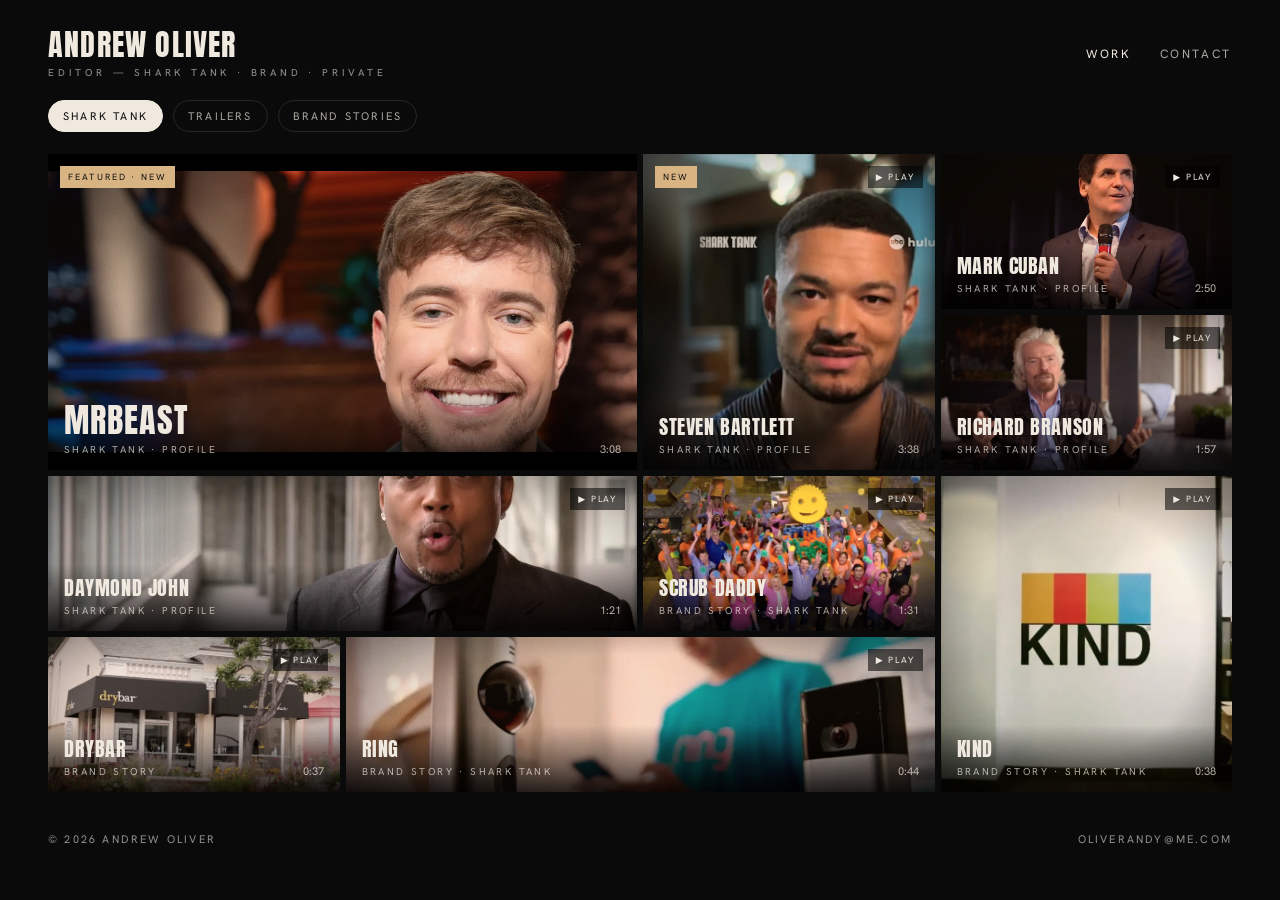
==== index.html @ 75ce5f67 "MrBeast tile: no play cue at rest on desktop (center button default hidden, corner badge fades in on" ====
<!DOCTYPE html>
<html lang="en">
<head>
  <meta charset="utf-8" />
  <meta name="viewport" content="width=device-width, initial-scale=1" />
  <title>Andrew Oliver — Editor · Shark Tank, Brand &amp; Private Films</title>
  <meta name="description" content="Andrew Oliver — Editor. Shark Tank profiles, brand stories, entrepreneurs, trailers and private family films." />
  <meta name="theme-color" content="#0a0a0b" />
  <link rel="canonical" href="https://www.andrewoliver.com/" />
  <meta property="og:type" content="website" />
  <meta property="og:site_name" content="Andrew Oliver" />
  <meta property="og:title" content="Andrew Oliver — Editor" />
  <meta property="og:description" content="Shark Tank profiles, brand stories, entrepreneurs, trailers and private films." />
  <meta property="og:url" content="https://www.andrewoliver.com/" />
  <meta property="og:image" content="https://www.andrewoliver.com/assets/og.png" />
  <meta property="og:image:width" content="1200" />
  <meta property="og:image:height" content="630" />
  <meta name="twitter:card" content="summary_large_image" />
  <meta name="twitter:title" content="Andrew Oliver — Editor" />
  <meta name="twitter:description" content="Shark Tank profiles, brand stories, entrepreneurs, trailers and private films." />
  <meta name="twitter:image" content="https://www.andrewoliver.com/assets/og.png" />
  <link rel="icon" type="image/png" href="assets/favicon.png" />
  <link rel="apple-touch-icon" href="assets/apple-touch-icon.png" />
  <link rel="preconnect" href="https://fonts.googleapis.com" />
  <link rel="preconnect" href="https://fonts.gstatic.com" crossorigin />
  <link href="https://fonts.googleapis.com/css2?family=Anton&family=Hanken+Grotesk:wght@400;500;600&display=swap" rel="stylesheet" />
  <link rel="preload" as="image" type="image/webp" imagesrcset="assets/posters/mrbeast-press1-1280.webp 1280w, assets/posters/mrbeast-press1-1920.webp 1920w" imagesizes="(max-width:700px) calc(100vw - 36px), (max-width:1000px) 66vw, 50vw" />
  <link rel="stylesheet" href="css/treatment.css?v=hover2" />
  <link rel="stylesheet" href="css/grid.css?v=hover2" />
</head>
<body>
<a class="skip-link" href="#main">Skip to content</a>
<div class="wrap">
  <header>
    <a class="brand" href="index.html">Andrew Oliver<small>Editor — Shark Tank · Brand · Private</small></a>
    <button class="burger" type="button" aria-label="Menu" aria-expanded="false" aria-controls="nav"><i></i><i></i></button>
    <nav id="nav" aria-label="Primary"><a href="index.html" aria-current="page">Work</a><a href="contact.html">Contact</a></nav>
  </header>
  <div class="filters" role="toolbar" aria-label="Filter work">
    <button type="button" class="on" data-f="shark" aria-pressed="true">Shark Tank</button><button type="button" data-f="trailers" aria-pressed="false">Trailers</button><button type="button" data-f="brand" aria-pressed="false">Brand Stories</button>
  </div>
  <main id="main" class="grid">
    <a class="tile big playable" data-cat="shark" href="https://www.youtube.com/watch?v=N0HIygq5gfM" data-embed="https://www.youtube.com/embed/N0HIygq5gfM" data-ratio="vertical" aria-label="Play MrBeast"><div class="frame letterbox"><picture><source type="image/webp" srcset="assets/posters/mrbeast-press1-1280.webp 1280w, assets/posters/mrbeast-press1-1920.webp 1920w" sizes="(max-width:700px) calc(100vw - 36px), (max-width:1000px) 66vw, 50vw"><img src="assets/posters/mrbeast-press1-1920.jpg" srcset="assets/posters/mrbeast-press1-1280.jpg 1280w, assets/posters/mrbeast-press1-1920.jpg 1920w" sizes="(max-width:700px) calc(100vw - 36px), (max-width:1000px) 66vw, 50vw" width="1920" height="1080" alt="MrBeast — interview still" loading="eager" fetchpriority="high" decoding="async" style="object-position:50% 30%"></picture><div class=bars></div></div><span class="tag">Featured · New</span><span class="yt">▶ Play</span><span class="play" aria-hidden="true"></span><div class="cap"><div><h3>MrBeast</h3><p>Shark Tank · Profile</p></div><span class="t">3:08</span></div></a>
    <a class="tile new tall playable" data-cat="shark" href="https://www.youtube.com/watch?v=Nh1WbSFcGvE" data-embed="https://www.youtube.com/embed/Nh1WbSFcGvE" data-ratio="vertical" aria-label="Play Steven Bartlett"><div class="frame"><img src="assets/posters/bartlett-interview.webp" alt="Steven Bartlett — still" loading="eager" decoding="async" style="object-position:60% 30%"></div><span class="tag">New</span><span class="yt">▶ Play</span><span class="play" aria-hidden="true"></span><div class="cap"><div><h3>Steven Bartlett</h3><p>Shark Tank · Profile</p></div><span class="t">3:38</span></div></a>
    <a class="tile playable" data-cat="shark" href="https://www.youtube.com/watch?v=_fF9ggvLouY" data-embed="https://www.youtube.com/embed/_fF9ggvLouY?end=170" data-ratio="wide" aria-label="Play Mark Cuban"><div class="frame"><img src="assets/posters/p05.webp" alt="Mark Cuban — still" loading="eager" decoding="async"></div><span class="yt">▶ Play</span><span class="play" aria-hidden="true"></span><div class="cap"><div><h3>Mark Cuban</h3><p>Shark Tank · Profile</p></div><span class="t">2:50</span></div></a>
    <a class="tile playable" data-cat="shark" href="https://vimeo.com/318527399" data-embed="https://player.vimeo.com/video/318527399?dnt=1" data-ratio="wide" aria-label="Play Richard Branson"><div class="frame"><img src="assets/posters/p06.webp" alt="Richard Branson — still" loading="eager" decoding="async"></div><span class="yt">▶ Play</span><span class="play" aria-hidden="true"></span><div class="cap"><div><h3>Richard Branson</h3><p>Shark Tank · Profile</p></div><span class="t">1:57</span></div></a>
    <a class="tile x-wide playable" data-cat="shark" href="https://vimeo.com/260162126" data-embed="https://player.vimeo.com/video/260162126?dnt=1" data-ratio="wide" aria-label="Play Daymond John"><div class="frame"><img src="assets/posters/p07.webp" alt="Daymond John — still" loading="lazy" decoding="async"></div><span class="yt">▶ Play</span><span class="play" aria-hidden="true"></span><div class="cap"><div><h3>Daymond John</h3><p>Shark Tank · Profile</p></div><span class="t">1:21</span></div></a>
    <a class="tile wide x-big ext" data-cat="trailers" hidden href="https://www.imdb.com/video/vi985516825/" target="_blank" rel="noopener" aria-label="Watch Shark Tank Supertease on IMDb"><div class="frame"><picture><source type="image/webp" srcset="assets/posters/s15-supertease-1280.webp 1280w, assets/posters/s15-supertease-1920.webp 1920w" sizes="(max-width:700px) calc(100vw - 36px), (max-width:1000px) 66vw, 50vw"><img src="assets/posters/s15-supertease-1920.jpg" srcset="assets/posters/s15-supertease-1280.jpg 1280w, assets/posters/s15-supertease-1920.jpg 1920w" sizes="(max-width:700px) calc(100vw - 36px), (max-width:1000px) 66vw, 50vw" width="1920" height="1080" alt="Shark Tank Supertease" loading="lazy" decoding="async"></picture></div><span class="yt">▶ Watch on IMDb ↗</span><span class="play" aria-hidden="true"></span><div class="cap"><div><h3>Supertease</h3><p>Shark Tank · Supertease</p></div><span class="t">3:05</span></div></a>
    <a class="tile tall x-wide mfull playable" data-cat="trailers" hidden href="https://vimeo.com/431315049" data-embed="https://player.vimeo.com/video/431315049?dnt=1" data-ratio="wide" aria-label="Play Red Table Talk"><div class="frame"><img src="assets/posters/p09.webp" alt="Red Table Talk — still" loading="lazy" decoding="async"></div><span class="yt">▶ Play</span><span class="play" aria-hidden="true"></span><div class="cap"><div><h3>Red Table Talk</h3><p>Sizzle</p></div><span class="t">0:57</span></div></a>
    <a class="tile playable" data-cat="shark" href="https://vimeo.com/318538830" data-embed="https://player.vimeo.com/video/318538830?dnt=1" data-ratio="wide" aria-label="Play Scrub Daddy"><div class="frame"><img src="assets/posters/p03.webp" alt="Scrub Daddy — still" loading="lazy" decoding="async"></div><span class="yt">▶ Play</span><span class="play" aria-hidden="true"></span><div class="cap"><div><h3>Scrub Daddy</h3><p>Brand story · Shark Tank</p></div><span class="t">1:31</span></div></a>
    <a class="tile x-tall playable" data-cat="shark" href="https://vimeo.com/403460037" data-embed="https://player.vimeo.com/video/403460037?dnt=1" data-ratio="wide" aria-label="Play KIND"><div class="frame"><img src="assets/posters/p01.webp" alt="KIND — still" loading="lazy" decoding="async"></div><span class="yt">▶ Play</span><span class="play" aria-hidden="true"></span><div class="cap"><div><h3>KIND</h3><p>Brand story · Shark Tank</p></div><span class="t">0:38</span></div></a>
    <a class="tile playable" data-cat="shark" href="https://vimeo.com/321871173" data-embed="https://player.vimeo.com/video/321871173?dnt=1" data-ratio="wide" aria-label="Play Drybar"><div class="frame"><img src="assets/posters/p02.webp" alt="Drybar — still" loading="lazy" decoding="async"></div><span class="yt">▶ Play</span><span class="play" aria-hidden="true"></span><div class="cap"><div><h3>Drybar</h3><p>Brand story</p></div><span class="t">0:37</span></div></a>
    <a class="tile x-wide mfull t-full playable" data-cat="shark" href="https://vimeo.com/321823005" data-embed="https://player.vimeo.com/video/321823005?dnt=1" data-ratio="wide" aria-label="Play Ring"><div class="frame"><img src="assets/posters/p04.webp" alt="Ring — still" loading="lazy" decoding="async"></div><span class="yt">▶ Play</span><span class="play" aria-hidden="true"></span><div class="cap"><div><h3>Ring</h3><p>Brand story · Shark Tank</p></div><span class="t">0:44</span></div></a>
    <a class="tile wide playable" data-cat="trailers" hidden href="https://vimeo.com/431315334" data-embed="https://player.vimeo.com/video/431315334?dnt=1" data-ratio="wide" aria-label="Play Anxiety"><div class="frame letterbox"><img src="assets/posters/anxiety-trailer.webp" alt="Anxiety — trailer still" loading="lazy" decoding="async"><div class=bars></div></div><span class="yt">▶ Play</span><span class="play" aria-hidden="true"></span><div class="cap"><div><h3>Anxiety</h3><p>Trailer</p></div><span class="t">0:59</span></div></a>
    <div class="tile coming" data-cat="brand" hidden><div><h3>Brand Stories</h3><p>Coming soon</p></div></div>
    <a class="tile mfull" data-cat="family" hidden href="contact.html"><div class="frame"><div class="ph" style="background:radial-gradient(ellipse at 40% 45%,#4a3a2a,#1d1813 65%,#0f0d0b)"><span>Family Films</span></div></div><span class="tag">Private</span><div class="cap"><div><h3>Family Films</h3><p>Private clients · Enquire</p></div><span class="t">→</span></div></a>
  </main>
  <footer><span>&copy; <span id="year">2026</span> Andrew Oliver</span><a href="mailto:oliverandy@me.com">oliverandy@me.com</a></footer>
</div>
<div class="lb" id="lb" role="dialog" aria-modal="true" aria-label="Video player" hidden><button class="close" type="button" aria-label="Close video">&times;</button><div class="stage"></div></div>
<script>
(function(){
  document.getElementById("year").textContent=new Date().getFullYear();
  var lb=document.getElementById("lb"),stage=lb.querySelector(".stage"),last=null;
  function close(){stage.innerHTML="";lb.hidden=true;document.body.classList.remove("lb-open");if(last)last.focus();}
  document.querySelectorAll("a.tile[data-embed]").forEach(function(a){
    a.addEventListener("click",function(e){
      e.preventDefault();last=a;
      lb.classList.toggle("vertical",a.dataset.ratio==="vertical");
      var f=document.createElement("iframe");
      f.src=a.dataset.embed+(a.dataset.embed.indexOf("?")>-1?"&":"?")+"autoplay=1&rel=0&playsinline=1&modestbranding=1";
      f.allow="accelerometer; autoplay; clipboard-write; encrypted-media; gyroscope; picture-in-picture; web-share; fullscreen";
      f.allowFullscreen=true;f.title=a.getAttribute("aria-label")||"Video";
      f.referrerPolicy="strict-origin-when-cross-origin";
      stage.innerHTML="";stage.appendChild(f);lb.hidden=false;document.body.classList.add("lb-open");lb.querySelector(".close").focus();
    });
  });
  lb.addEventListener("click",function(e){if(e.target===lb||e.target.classList.contains("close"))close();});
  document.addEventListener("keydown",function(e){if(e.key==="Escape"&&!lb.hidden)close();});
  var bt=document.querySelector(".burger"),nav=document.getElementById("nav");
  bt.addEventListener("click",function(){var o=nav.classList.toggle("open");bt.setAttribute("aria-expanded",o);});
  var btns=document.querySelectorAll(".filters button"),tiles=document.querySelectorAll(".grid .tile");
  btns.forEach(function(b){b.addEventListener("click",function(){
    btns.forEach(function(x){x.classList.toggle("on",x===b);x.setAttribute("aria-pressed",x===b);});
    var f=b.dataset.f;
    tiles.forEach(function(t){t.hidden=!((" "+t.dataset.cat+" ").indexOf(" "+f+" ")>-1);});
  });});
})();
</script>
</body>
</html>
---- css/treatment.css ----
/* Subtle modern video treatment: warm grade, film grain, vignette, optional letterbox */
.frame{position:relative;overflow:hidden;background:#111;isolation:isolate}
.frame img{width:100%;height:100%;object-fit:cover;display:block;
  filter:sepia(.14) saturate(1.06) contrast(1.06) brightness(.96) hue-rotate(-4deg)}
.frame::before{content:"";position:absolute;inset:0;z-index:2;pointer-events:none;
  background:radial-gradient(ellipse at center,rgba(0,0,0,0) 55%,rgba(0,0,0,.42) 100%),
  linear-gradient(180deg,rgba(255,170,90,.05),rgba(255,120,40,.04));mix-blend-mode:normal}
.frame::after{content:"";position:absolute;inset:-50%;z-index:3;pointer-events:none;opacity:.16;
  background-image:url("data:image/svg+xml;utf8,<svg xmlns='http://www.w3.org/2000/svg' width='220' height='220'><filter id='n'><feTurbulence type='fractalNoise' baseFrequency='.9' numOctaves='2' stitchTiles='stitch'/><feColorMatrix values='0 0 0 0 .5  0 0 0 0 .5  0 0 0 0 .5  0 0 0 1.4 -.2'/></filter><rect width='100%' height='100%' filter='url(%23n)'/></svg>");
  mix-blend-mode:overlay;animation:grain 1s steps(6) infinite}
@keyframes grain{0%{transform:translate(0,0)}20%{transform:translate(-3%,2%)}40%{transform:translate(2%,-3%)}60%{transform:translate(-2%,-1%)}80%{transform:translate(3%,3%)}100%{transform:translate(0,0)}}
.frame.letterbox .bars::before,.frame.letterbox .bars::after{content:"";position:absolute;left:0;right:0;height:5.5%;background:#000;z-index:4}
.frame.letterbox .bars::before{top:0}.frame.letterbox .bars::after{bottom:0}
/* neutral placeholder frame (no people) */
.ph{width:100%;height:100%;background:
  radial-gradient(ellipse at 30% 40%,#3a3229 0%,#1b1815 55%,#0e0d0c 100%);display:flex;align-items:center;justify-content:center}
.ph span{font:600 11px/1 'Hanken Grotesk',sans-serif;letter-spacing:.32em;text-transform:uppercase;color:rgba(244,236,224,.55);border:1px solid rgba(244,236,224,.25);padding:9px 14px}
---- css/grid.css ----
*{box-sizing:border-box;margin:0;padding:0}
html{background:#0a0a0b}
body{background:#0a0a0b;color:#efe9df;font-family:'Hanken Grotesk',system-ui,sans-serif;-webkit-font-smoothing:antialiased}
.wrap{max-width:1440px;margin:0 auto}
a{color:inherit}
.skip-link{position:absolute;left:-9999px}.skip-link:focus{left:12px;top:12px;z-index:200;background:#efe9df;color:#0a0a0b;padding:8px 12px}
header{display:flex;justify-content:space-between;align-items:center;padding:30px 48px 22px}
.brand{font:400 30px/1 'Anton',sans-serif;letter-spacing:.04em;text-transform:uppercase;text-decoration:none}
.brand small{display:block;font:500 10px/1 'Hanken Grotesk',sans-serif;letter-spacing:.38em;opacity:.55;margin-top:8px}
nav{display:flex;gap:28px;align-items:center;font-size:12px;letter-spacing:.22em;text-transform:uppercase}
nav a{text-decoration:none;opacity:.7;transition:opacity .2s}nav a:hover,nav a[aria-current]{opacity:1}
nav .btn{opacity:1;border:1px solid #efe9df;padding:11px 18px;border-radius:2px;transition:background .2s,color .2s}
nav .btn:hover{background:#efe9df;color:#0a0a0b}
.burger{display:none}
.filters{display:flex;gap:10px;padding:0 48px 22px;font-size:11px;letter-spacing:.2em;text-transform:uppercase}
.filters button{font:inherit;letter-spacing:inherit;text-transform:inherit;color:#efe9df;background:none;cursor:pointer;padding:8px 14px;border:1px solid rgba(239,233,223,.18);border-radius:999px;opacity:.7;transition:opacity .2s,border-color .2s}
.filters button:hover{opacity:1;border-color:rgba(239,233,223,.5)}
.filters button.on{background:#efe9df;color:#0a0a0b;opacity:1;border-color:#efe9df}
.grid{display:grid;grid-template-columns:repeat(4,1fr);grid-auto-rows:clamp(130px,12.1vw,174px);grid-auto-flow:dense;gap:6px;padding:0 48px}
.tile{position:relative;display:block;color:inherit;text-decoration:none;overflow:hidden}
.tile[hidden]{display:none}
.tile .frame{position:absolute;inset:0}
.tile .frame img{transition:transform .6s ease}
.tile.big{grid-column:span 2;grid-row:span 2}
.tile.wide{grid-column:span 2}
.tile.playable,.tile.ext{cursor:pointer}
.tile.playable:hover,.tile.ext:hover,.tile:focus-visible{outline:1px solid rgba(239,233,223,.85);outline-offset:-1px}
.tile.playable:hover img,.tile.ext:hover img{transform:scale(1.04)}
.cap{position:absolute;z-index:6;left:0;right:0;bottom:0;padding:14px 16px;display:flex;justify-content:space-between;align-items:flex-end;background:linear-gradient(0deg,rgba(0,0,0,.78),rgba(0,0,0,0))}
.cap h3{font:400 20px/1 'Anton',sans-serif;letter-spacing:.03em;text-transform:uppercase}
.big .cap h3{font-size:34px}
.cap p{font-size:10px;letter-spacing:.24em;text-transform:uppercase;opacity:.7;margin-top:6px}
.cap .t{font-size:11px;opacity:.75;font-variant-numeric:tabular-nums}
.tag{position:absolute;z-index:6;top:12px;left:12px;font-size:9px;letter-spacing:.24em;text-transform:uppercase;background:#d9b483;color:#111;padding:5px 8px}
.yt,.soon{position:absolute;z-index:6;top:12px;right:12px;font-size:9px;letter-spacing:.2em;text-transform:uppercase;background:rgba(0,0,0,.55);padding:5px 8px}
.soon{color:rgba(239,233,223,.8);border:1px solid rgba(239,233,223,.25);background:rgba(0,0,0,.45)}
.play{position:absolute;z-index:6;top:50%;left:50%;transform:translate(-50%,-50%) scale(.9);width:58px;height:58px;border-radius:50%;border:1px solid rgba(255,255,255,.8);display:flex;align-items:center;justify-content:center;backdrop-filter:blur(4px);-webkit-backdrop-filter:blur(4px);background:rgba(0,0,0,.25);opacity:0;transition:opacity .25s,transform .25s}
.play::after{content:"";border-left:14px solid #fff;border-top:9px solid transparent;border-bottom:9px solid transparent;margin-left:4px}
.big .play{opacity:0;transform:translate(-50%,-50%);width:72px;height:72px}
.tile:hover .play,.tile:focus-visible .play{opacity:1;transform:translate(-50%,-50%)}
.mcta{display:none;text-decoration:none}
footer{padding:40px 48px 36px;display:flex;justify-content:space-between;font-size:11px;letter-spacing:.2em;text-transform:uppercase;opacity:.6}
footer a{text-decoration:none}
/* lightbox */
.lb{position:fixed;inset:0;z-index:100;background:rgba(0,0,0,.92);display:flex;align-items:center;justify-content:center;padding:56px 16px 24px}
.lb[hidden]{display:none}
.lb .stage{position:relative;width:min(92vw,1100px);aspect-ratio:16/9;max-height:84vh}
.lb.vertical .stage{width:min(92vw,calc(84vh * 9 / 16),460px);aspect-ratio:9/16}
.lb iframe{position:absolute;inset:0;width:100%;height:100%;border:0;background:#000}
.lb .close{position:absolute;top:14px;right:16px;width:42px;height:42px;border-radius:50%;border:1px solid rgba(239,233,223,.5);background:none;color:#efe9df;font-size:22px;line-height:1;cursor:pointer}
body.lb-open{overflow:hidden}
@media (max-width:1000px){
 .grid{grid-template-columns:repeat(3,1fr)}
}
@media (max-width:700px){
 header{padding:22px 18px 16px}
 .brand{font-size:24px}.brand small{font-size:8px;letter-spacing:.3em;margin-top:7px}
 nav{display:none}
 nav.open{display:flex;position:absolute;top:76px;right:18px;z-index:50;flex-direction:column;align-items:stretch;gap:0;background:#141416;border:1px solid rgba(239,233,223,.18);min-width:200px}
 nav.open a{padding:16px 18px;opacity:1}nav.open .btn{border:0;border-top:1px solid rgba(239,233,223,.18)}
 header{position:relative}
 .burger{display:flex;flex-direction:column;gap:6px;background:none;border:1px solid rgba(239,233,223,.35);width:42px;height:42px;align-items:center;justify-content:center;border-radius:50%;cursor:pointer}
 .burger i{display:block;width:16px;height:1.5px;background:#efe9df}
 .filters{overflow-x:auto;flex-wrap:nowrap;padding:0 18px 18px;scrollbar-width:none;-webkit-mask-image:linear-gradient(90deg,#000 85%,transparent);mask-image:linear-gradient(90deg,#000 85%,transparent)}
 .filters::-webkit-scrollbar{display:none}
 .filters button{white-space:nowrap;flex:none}
 .grid{grid-template-columns:1fr 1fr;grid-auto-rows:auto;gap:8px;padding:0 18px}
 .tile{aspect-ratio:16/10}
 .tile.big,.tile.wide,.tile.new,.tile.mfull{grid-column:span 2;grid-row:auto;aspect-ratio:16/9}
 .cap{padding:10px 11px}
 .cap h3{font-size:15px}.big .cap h3,.new .cap h3,.wide .cap h3,.mfull .cap h3{font-size:24px}
 .cap p{font-size:8px;letter-spacing:.18em}
 .tile:not(.big):not(.new):not(.wide):not(.mfull) .cap p{display:none}
 .tag,.yt,.soon{font-size:8px;top:9px}.tag{left:9px}.yt,.soon{right:9px}
 .tile:not(.big):not(.new):not(.wide):not(.mfull) .soon{font-size:7px;letter-spacing:.14em;padding:4px 6px}
 .play{display:none}
 .tile.playable::after,.tile.ext::after{content:"";position:absolute;z-index:7;right:10px;bottom:10px;width:26px;height:26px;border-radius:50%;border:1px solid rgba(255,255,255,.75);background:rgba(0,0,0,.35) url("data:image/svg+xml;utf8,<svg xmlns='http://www.w3.org/2000/svg' viewBox='0 0 26 26'><path d='M10 8l8 5-8 5z' fill='white'/></svg>") center/26px no-repeat}
 .cap .t{display:none}
 .mcta{display:block;margin:22px 18px 0;text-align:center;border:1px solid #efe9df;padding:16px;font-size:12px;letter-spacing:.24em;text-transform:uppercase}
 footer{flex-direction:column;gap:10px;padding:28px 18px 36px}
 .lb .close{top:10px;right:10px}
}
@media (prefers-reduced-motion:reduce){.frame::after{animation:none}.tile .frame img{transition:none}}
.frame picture{display:block;width:100%;height:100%}
/* play buttons: hover/focus reveal on desktop, small corner badge on touch */
.play{transition:opacity .35s ease,transform .35s ease}
@media (hover:hover) and (pointer:fine){
 .big .play{opacity:0}
 .tile:hover .play,.tile:focus-visible .play,.big:hover .play,.big:focus-visible .play{opacity:1}
}
@media (hover:none){
 .play{display:none}
 .tile.playable::after,.tile.ext::after{content:"";position:absolute;z-index:7;right:10px;bottom:10px;width:26px;height:26px;border-radius:50%;border:1px solid rgba(255,255,255,.75);background:rgba(0,0,0,.35) url("data:image/svg+xml;utf8,<svg xmlns='http://www.w3.org/2000/svg' viewBox='0 0 26 26'><path d='M10 8l8 5-8 5z' fill='white'/></svg>") center/26px no-repeat}
}
@media (hover:hover) and (pointer:fine) and (min-width:701px){
 .big .frame img{width:132%;max-width:none}
}
@media (hover:hover) and (pointer:fine) and (min-width:701px) and (max-width:1280px){
 .big .frame img{width:142%}
}
.tile.coming{grid-column:1/-1;grid-row:span 2;display:flex;align-items:center;justify-content:center;text-align:center;border:1px solid rgba(239,233,223,.12);background:radial-gradient(ellipse at 50% 45%,#1c1a17,#0d0c0b 70%)}
.tile.coming[hidden]{display:none}
.coming h3{font-family:Anton,sans-serif;font-weight:400;font-size:clamp(26px,3vw,40px);letter-spacing:.02em;text-transform:uppercase;color:#efe9df;margin:0 0 12px}
.coming p{font-size:11px;letter-spacing:.32em;text-transform:uppercase;color:rgba(239,233,223,.55);margin:0}
/* mosaic rhythm: tall tiles from 3 cols up, extra spans only at 4 cols */
@media (min-width:701px){ .tile.tall{grid-row:span 2} }
@media (min-width:1001px){
 .tile.x-tall{grid-row:span 2}
 .tile.x-wide{grid-column:span 2;grid-row:span 1}
 .tile.x-big{grid-column:span 2;grid-row:span 2}
}
@media (min-width:701px) and (max-width:1000px){ .tile.t-full{grid-column:1/-1} }
/* featured tile: no play cue at rest on desktop; badge + button fade in on hover/focus */
@media (hover:hover) and (pointer:fine) and (min-width:701px){
 .big .yt{opacity:0;transition:opacity .35s ease}
 .big:hover .yt,.big:focus-visible .yt{opacity:1}
}
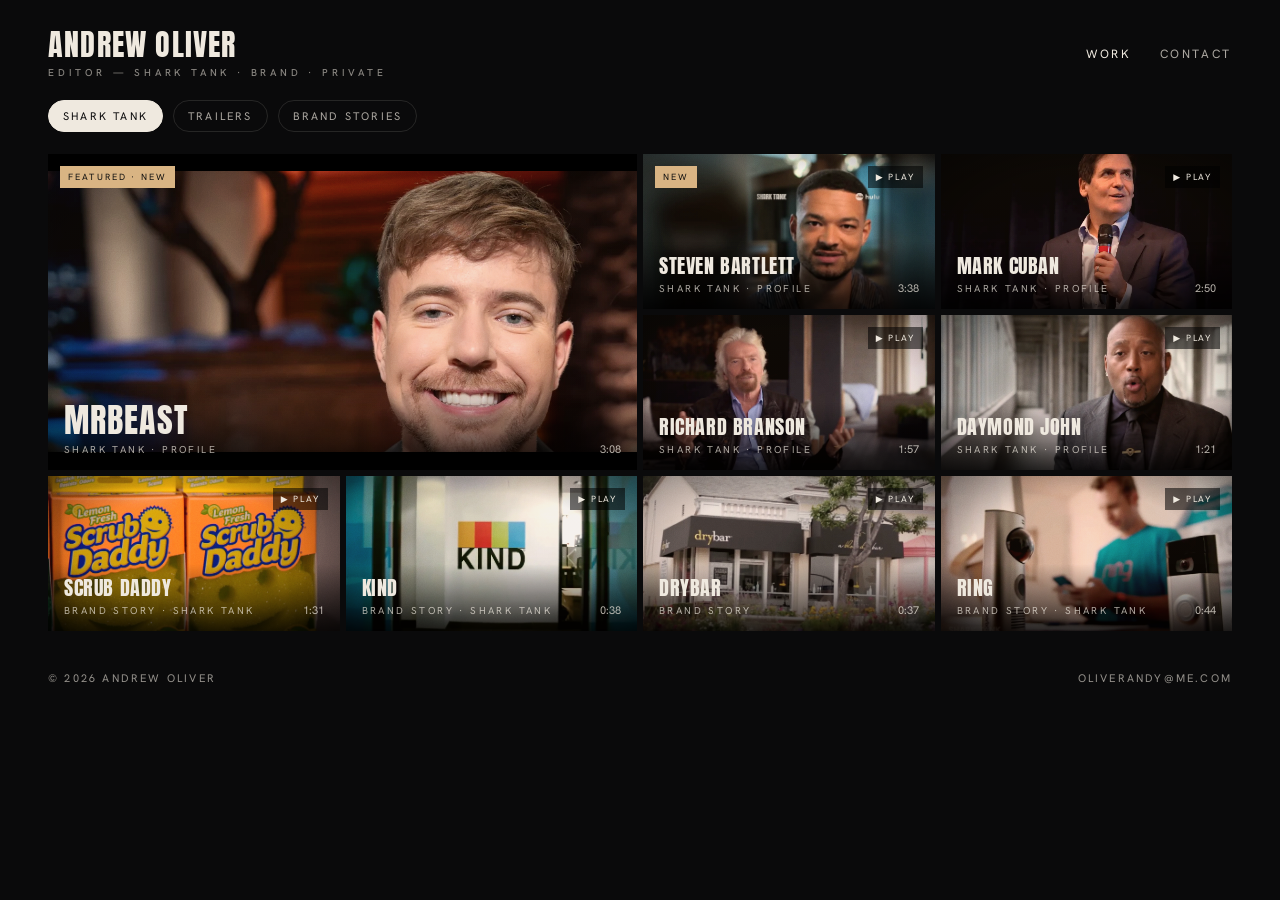
==== commit 656509a8: "Grid: revert f4bbef4 mosaic spans/CSS to original grid B shapes; Scrub Daddy poster from Vimeo 31853" ====
--- a/index.html
+++ b/index.html
@@ -25,8 +25,8 @@
   <link rel="preconnect" href="https://fonts.gstatic.com" crossorigin />
   <link href="https://fonts.googleapis.com/css2?family=Anton&family=Hanken+Grotesk:wght@400;500;600&display=swap" rel="stylesheet" />
   <link rel="preload" as="image" type="image/webp" imagesrcset="assets/posters/mrbeast-press1-1280.webp 1280w, assets/posters/mrbeast-press1-1920.webp 1920w" imagesizes="(max-width:700px) calc(100vw - 36px), (max-width:1000px) 66vw, 50vw" />
-  <link rel="stylesheet" href="css/treatment.css?v=hover2" />
-  <link rel="stylesheet" href="css/grid.css?v=hover2" />
+  <link rel="stylesheet" href="css/treatment.css?v=restore1" />
+  <link rel="stylesheet" href="css/grid.css?v=restore1" />
 </head>
 <body>
 <a class="skip-link" href="#main">Skip to content</a>
@@ -41,16 +41,16 @@
   </div>
   <main id="main" class="grid">
     <a class="tile big playable" data-cat="shark" href="https://www.youtube.com/watch?v=N0HIygq5gfM" data-embed="https://www.youtube.com/embed/N0HIygq5gfM" data-ratio="vertical" aria-label="Play MrBeast"><div class="frame letterbox"><picture><source type="image/webp" srcset="assets/posters/mrbeast-press1-1280.webp 1280w, assets/posters/mrbeast-press1-1920.webp 1920w" sizes="(max-width:700px) calc(100vw - 36px), (max-width:1000px) 66vw, 50vw"><img src="assets/posters/mrbeast-press1-1920.jpg" srcset="assets/posters/mrbeast-press1-1280.jpg 1280w, assets/posters/mrbeast-press1-1920.jpg 1920w" sizes="(max-width:700px) calc(100vw - 36px), (max-width:1000px) 66vw, 50vw" width="1920" height="1080" alt="MrBeast — interview still" loading="eager" fetchpriority="high" decoding="async" style="object-position:50% 30%"></picture><div class=bars></div></div><span class="tag">Featured · New</span><span class="yt">▶ Play</span><span class="play" aria-hidden="true"></span><div class="cap"><div><h3>MrBeast</h3><p>Shark Tank · Profile</p></div><span class="t">3:08</span></div></a>
-    <a class="tile new tall playable" data-cat="shark" href="https://www.youtube.com/watch?v=Nh1WbSFcGvE" data-embed="https://www.youtube.com/embed/Nh1WbSFcGvE" data-ratio="vertical" aria-label="Play Steven Bartlett"><div class="frame"><img src="assets/posters/bartlett-interview.webp" alt="Steven Bartlett — still" loading="eager" decoding="async" style="object-position:60% 30%"></div><span class="tag">New</span><span class="yt">▶ Play</span><span class="play" aria-hidden="true"></span><div class="cap"><div><h3>Steven Bartlett</h3><p>Shark Tank · Profile</p></div><span class="t">3:38</span></div></a>
+    <a class="tile new playable" data-cat="shark" href="https://www.youtube.com/watch?v=Nh1WbSFcGvE" data-embed="https://www.youtube.com/embed/Nh1WbSFcGvE" data-ratio="vertical" aria-label="Play Steven Bartlett"><div class="frame"><img src="assets/posters/bartlett-interview.webp" alt="Steven Bartlett — still" loading="eager" decoding="async" style="object-position:60% 30%"></div><span class="tag">New</span><span class="yt">▶ Play</span><span class="play" aria-hidden="true"></span><div class="cap"><div><h3>Steven Bartlett</h3><p>Shark Tank · Profile</p></div><span class="t">3:38</span></div></a>
     <a class="tile playable" data-cat="shark" href="https://www.youtube.com/watch?v=_fF9ggvLouY" data-embed="https://www.youtube.com/embed/_fF9ggvLouY?end=170" data-ratio="wide" aria-label="Play Mark Cuban"><div class="frame"><img src="assets/posters/p05.webp" alt="Mark Cuban — still" loading="eager" decoding="async"></div><span class="yt">▶ Play</span><span class="play" aria-hidden="true"></span><div class="cap"><div><h3>Mark Cuban</h3><p>Shark Tank · Profile</p></div><span class="t">2:50</span></div></a>
     <a class="tile playable" data-cat="shark" href="https://vimeo.com/318527399" data-embed="https://player.vimeo.com/video/318527399?dnt=1" data-ratio="wide" aria-label="Play Richard Branson"><div class="frame"><img src="assets/posters/p06.webp" alt="Richard Branson — still" loading="eager" decoding="async"></div><span class="yt">▶ Play</span><span class="play" aria-hidden="true"></span><div class="cap"><div><h3>Richard Branson</h3><p>Shark Tank · Profile</p></div><span class="t">1:57</span></div></a>
-    <a class="tile x-wide playable" data-cat="shark" href="https://vimeo.com/260162126" data-embed="https://player.vimeo.com/video/260162126?dnt=1" data-ratio="wide" aria-label="Play Daymond John"><div class="frame"><img src="assets/posters/p07.webp" alt="Daymond John — still" loading="lazy" decoding="async"></div><span class="yt">▶ Play</span><span class="play" aria-hidden="true"></span><div class="cap"><div><h3>Daymond John</h3><p>Shark Tank · Profile</p></div><span class="t">1:21</span></div></a>
-    <a class="tile wide x-big ext" data-cat="trailers" hidden href="https://www.imdb.com/video/vi985516825/" target="_blank" rel="noopener" aria-label="Watch Shark Tank Supertease on IMDb"><div class="frame"><picture><source type="image/webp" srcset="assets/posters/s15-supertease-1280.webp 1280w, assets/posters/s15-supertease-1920.webp 1920w" sizes="(max-width:700px) calc(100vw - 36px), (max-width:1000px) 66vw, 50vw"><img src="assets/posters/s15-supertease-1920.jpg" srcset="assets/posters/s15-supertease-1280.jpg 1280w, assets/posters/s15-supertease-1920.jpg 1920w" sizes="(max-width:700px) calc(100vw - 36px), (max-width:1000px) 66vw, 50vw" width="1920" height="1080" alt="Shark Tank Supertease" loading="lazy" decoding="async"></picture></div><span class="yt">▶ Watch on IMDb ↗</span><span class="play" aria-hidden="true"></span><div class="cap"><div><h3>Supertease</h3><p>Shark Tank · Supertease</p></div><span class="t">3:05</span></div></a>
-    <a class="tile tall x-wide mfull playable" data-cat="trailers" hidden href="https://vimeo.com/431315049" data-embed="https://player.vimeo.com/video/431315049?dnt=1" data-ratio="wide" aria-label="Play Red Table Talk"><div class="frame"><img src="assets/posters/p09.webp" alt="Red Table Talk — still" loading="lazy" decoding="async"></div><span class="yt">▶ Play</span><span class="play" aria-hidden="true"></span><div class="cap"><div><h3>Red Table Talk</h3><p>Sizzle</p></div><span class="t">0:57</span></div></a>
-    <a class="tile playable" data-cat="shark" href="https://vimeo.com/318538830" data-embed="https://player.vimeo.com/video/318538830?dnt=1" data-ratio="wide" aria-label="Play Scrub Daddy"><div class="frame"><img src="assets/posters/p03.webp" alt="Scrub Daddy — still" loading="lazy" decoding="async"></div><span class="yt">▶ Play</span><span class="play" aria-hidden="true"></span><div class="cap"><div><h3>Scrub Daddy</h3><p>Brand story · Shark Tank</p></div><span class="t">1:31</span></div></a>
-    <a class="tile x-tall playable" data-cat="shark" href="https://vimeo.com/403460037" data-embed="https://player.vimeo.com/video/403460037?dnt=1" data-ratio="wide" aria-label="Play KIND"><div class="frame"><img src="assets/posters/p01.webp" alt="KIND — still" loading="lazy" decoding="async"></div><span class="yt">▶ Play</span><span class="play" aria-hidden="true"></span><div class="cap"><div><h3>KIND</h3><p>Brand story · Shark Tank</p></div><span class="t">0:38</span></div></a>
+    <a class="tile playable" data-cat="shark" href="https://vimeo.com/260162126" data-embed="https://player.vimeo.com/video/260162126?dnt=1" data-ratio="wide" aria-label="Play Daymond John"><div class="frame"><img src="assets/posters/p07.webp" alt="Daymond John — still" loading="lazy" decoding="async"></div><span class="yt">▶ Play</span><span class="play" aria-hidden="true"></span><div class="cap"><div><h3>Daymond John</h3><p>Shark Tank · Profile</p></div><span class="t">1:21</span></div></a>
+    <a class="tile wide ext" data-cat="trailers" hidden href="https://www.imdb.com/video/vi985516825/" target="_blank" rel="noopener" aria-label="Watch Shark Tank Supertease on IMDb"><div class="frame"><picture><source type="image/webp" srcset="assets/posters/s15-supertease-1280.webp 1280w, assets/posters/s15-supertease-1920.webp 1920w" sizes="(max-width:700px) calc(100vw - 36px), (max-width:1000px) 66vw, 50vw"><img src="assets/posters/s15-supertease-1920.jpg" srcset="assets/posters/s15-supertease-1280.jpg 1280w, assets/posters/s15-supertease-1920.jpg 1920w" sizes="(max-width:700px) calc(100vw - 36px), (max-width:1000px) 66vw, 50vw" width="1920" height="1080" alt="Shark Tank Supertease" loading="lazy" decoding="async"></picture></div><span class="yt">▶ Watch on IMDb ↗</span><span class="play" aria-hidden="true"></span><div class="cap"><div><h3>Supertease</h3><p>Shark Tank · Supertease</p></div><span class="t">3:05</span></div></a>
+    <a class="tile playable" data-cat="trailers" hidden href="https://vimeo.com/431315049" data-embed="https://player.vimeo.com/video/431315049?dnt=1" data-ratio="wide" aria-label="Play Red Table Talk"><div class="frame"><img src="assets/posters/p09.webp" alt="Red Table Talk — still" loading="lazy" decoding="async"></div><span class="yt">▶ Play</span><span class="play" aria-hidden="true"></span><div class="cap"><div><h3>Red Table Talk</h3><p>Sizzle</p></div><span class="t">0:57</span></div></a>
+    <a class="tile playable" data-cat="shark" href="https://vimeo.com/318538830" data-embed="https://player.vimeo.com/video/318538830?dnt=1" data-ratio="wide" aria-label="Play Scrub Daddy"><div class="frame"><picture><source type="image/webp" srcset="assets/posters/scrubdaddy-1280.webp 1280w, assets/posters/scrubdaddy-1920.webp 1920w" sizes="(max-width:700px) 50vw, 25vw"><img src="assets/posters/scrubdaddy-1280.jpg" srcset="assets/posters/scrubdaddy-1280.jpg 1280w, assets/posters/scrubdaddy-1920.jpg 1920w" sizes="(max-width:700px) 50vw, 25vw" width="1920" height="1080" alt="Scrub Daddy — still" loading="eager" decoding="async"></picture></div><span class="yt">▶ Play</span><span class="play" aria-hidden="true"></span><div class="cap"><div><h3>Scrub Daddy</h3><p>Brand story · Shark Tank</p></div><span class="t">1:31</span></div></a>
+    <a class="tile playable" data-cat="shark" href="https://vimeo.com/403460037" data-embed="https://player.vimeo.com/video/403460037?dnt=1" data-ratio="wide" aria-label="Play KIND"><div class="frame"><img src="assets/posters/p01.webp" alt="KIND — still" loading="lazy" decoding="async"></div><span class="yt">▶ Play</span><span class="play" aria-hidden="true"></span><div class="cap"><div><h3>KIND</h3><p>Brand story · Shark Tank</p></div><span class="t">0:38</span></div></a>
     <a class="tile playable" data-cat="shark" href="https://vimeo.com/321871173" data-embed="https://player.vimeo.com/video/321871173?dnt=1" data-ratio="wide" aria-label="Play Drybar"><div class="frame"><img src="assets/posters/p02.webp" alt="Drybar — still" loading="lazy" decoding="async"></div><span class="yt">▶ Play</span><span class="play" aria-hidden="true"></span><div class="cap"><div><h3>Drybar</h3><p>Brand story</p></div><span class="t">0:37</span></div></a>
-    <a class="tile x-wide mfull t-full playable" data-cat="shark" href="https://vimeo.com/321823005" data-embed="https://player.vimeo.com/video/321823005?dnt=1" data-ratio="wide" aria-label="Play Ring"><div class="frame"><img src="assets/posters/p04.webp" alt="Ring — still" loading="lazy" decoding="async"></div><span class="yt">▶ Play</span><span class="play" aria-hidden="true"></span><div class="cap"><div><h3>Ring</h3><p>Brand story · Shark Tank</p></div><span class="t">0:44</span></div></a>
+    <a class="tile playable" data-cat="shark" href="https://vimeo.com/321823005" data-embed="https://player.vimeo.com/video/321823005?dnt=1" data-ratio="wide" aria-label="Play Ring"><div class="frame"><img src="assets/posters/p04.webp" alt="Ring — still" loading="lazy" decoding="async"></div><span class="yt">▶ Play</span><span class="play" aria-hidden="true"></span><div class="cap"><div><h3>Ring</h3><p>Brand story · Shark Tank</p></div><span class="t">0:44</span></div></a>
     <a class="tile wide playable" data-cat="trailers" hidden href="https://vimeo.com/431315334" data-embed="https://player.vimeo.com/video/431315334?dnt=1" data-ratio="wide" aria-label="Play Anxiety"><div class="frame letterbox"><img src="assets/posters/anxiety-trailer.webp" alt="Anxiety — trailer still" loading="lazy" decoding="async"><div class=bars></div></div><span class="yt">▶ Play</span><span class="play" aria-hidden="true"></span><div class="cap"><div><h3>Anxiety</h3><p>Trailer</p></div><span class="t">0:59</span></div></a>
     <div class="tile coming" data-cat="brand" hidden><div><h3>Brand Stories</h3><p>Coming soon</p></div></div>
     <a class="tile mfull" data-cat="family" hidden href="contact.html"><div class="frame"><div class="ph" style="background:radial-gradient(ellipse at 40% 45%,#4a3a2a,#1d1813 65%,#0f0d0b)"><span>Family Films</span></div></div><span class="tag">Private</span><div class="cap"><div><h3>Family Films</h3><p>Private clients · Enquire</p></div><span class="t">→</span></div></a>
--- a/css/grid.css
+++ b/css/grid.css
@@ -102,14 +102,6 @@
 .tile.coming[hidden]{display:none}
 .coming h3{font-family:Anton,sans-serif;font-weight:400;font-size:clamp(26px,3vw,40px);letter-spacing:.02em;text-transform:uppercase;color:#efe9df;margin:0 0 12px}
 .coming p{font-size:11px;letter-spacing:.32em;text-transform:uppercase;color:rgba(239,233,223,.55);margin:0}
-/* mosaic rhythm: tall tiles from 3 cols up, extra spans only at 4 cols */
-@media (min-width:701px){ .tile.tall{grid-row:span 2} }
-@media (min-width:1001px){
- .tile.x-tall{grid-row:span 2}
- .tile.x-wide{grid-column:span 2;grid-row:span 1}
- .tile.x-big{grid-column:span 2;grid-row:span 2}
-}
-@media (min-width:701px) and (max-width:1000px){ .tile.t-full{grid-column:1/-1} }
 /* featured tile: no play cue at rest on desktop; badge + button fade in on hover/focus */
 @media (hover:hover) and (pointer:fine) and (min-width:701px){
  .big .yt{opacity:0;transition:opacity .35s ease}
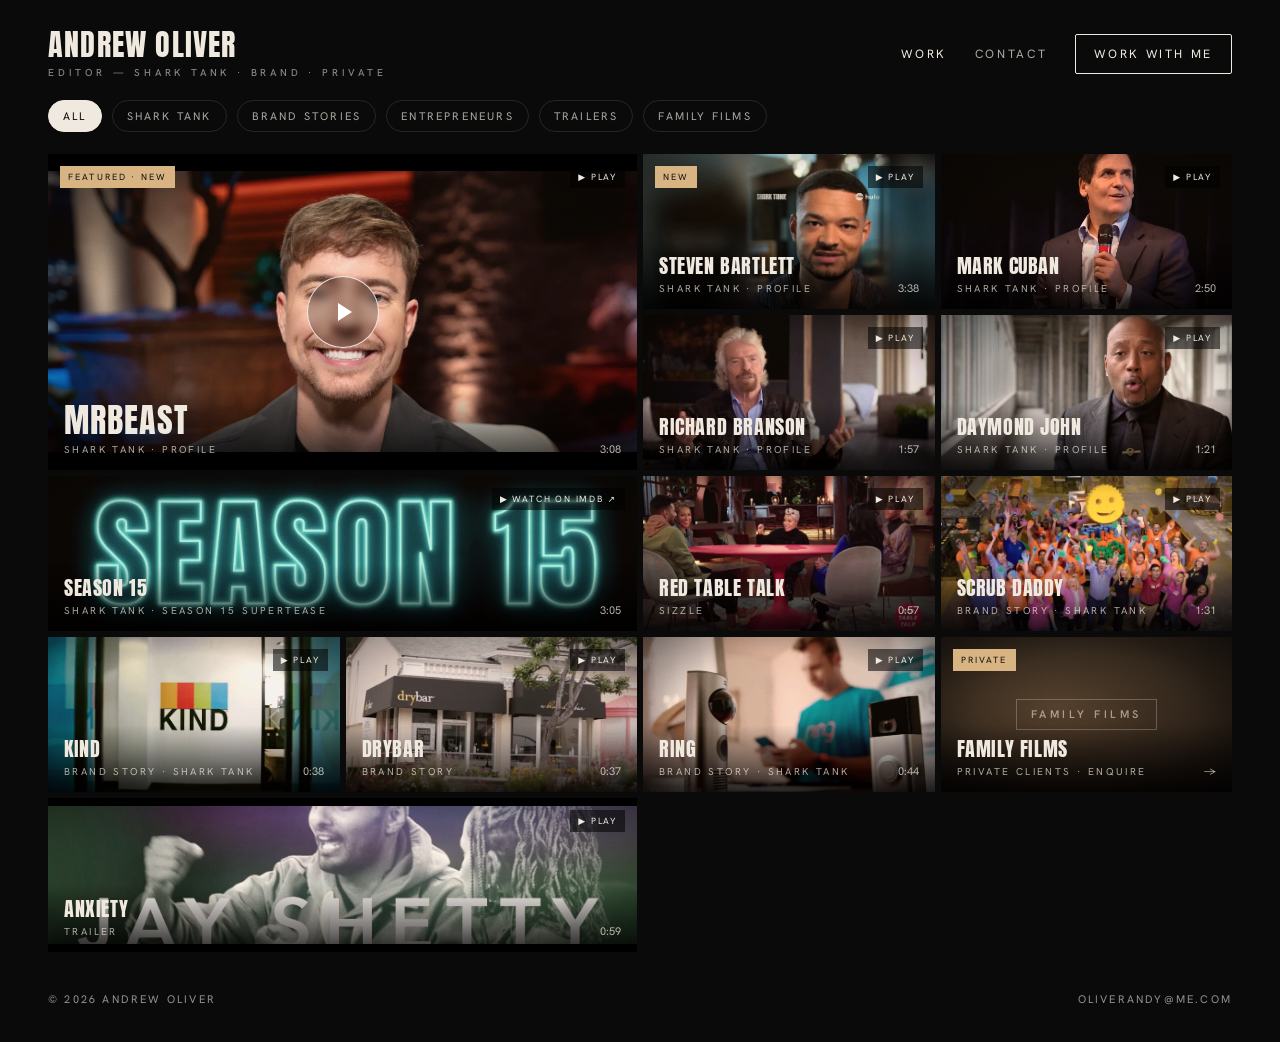
==== commit b423200f: "Restore site to 178c3a4 state" ====
--- a/index.html
+++ b/index.html
@@ -25,8 +25,8 @@
   <link rel="preconnect" href="https://fonts.gstatic.com" crossorigin />
   <link href="https://fonts.googleapis.com/css2?family=Anton&family=Hanken+Grotesk:wght@400;500;600&display=swap" rel="stylesheet" />
   <link rel="preload" as="image" type="image/webp" imagesrcset="assets/posters/mrbeast-press1-1280.webp 1280w, assets/posters/mrbeast-press1-1920.webp 1920w" imagesizes="(max-width:700px) calc(100vw - 36px), (max-width:1000px) 66vw, 50vw" />
-  <link rel="stylesheet" href="css/treatment.css?v=restore1" />
-  <link rel="stylesheet" href="css/grid.css?v=restore1" />
+  <link rel="stylesheet" href="css/treatment.css?v=3" />
+  <link rel="stylesheet" href="css/grid.css?v=3" />
 </head>
 <body>
 <a class="skip-link" href="#main">Skip to content</a>
@@ -34,27 +34,27 @@
   <header>
     <a class="brand" href="index.html">Andrew Oliver<small>Editor — Shark Tank · Brand · Private</small></a>
     <button class="burger" type="button" aria-label="Menu" aria-expanded="false" aria-controls="nav"><i></i><i></i></button>
-    <nav id="nav" aria-label="Primary"><a href="index.html" aria-current="page">Work</a><a href="contact.html">Contact</a></nav>
+    <nav id="nav" aria-label="Primary"><a href="index.html" aria-current="page">Work</a><a href="contact.html">Contact</a><a class="btn" href="contact.html">Work with me</a></nav>
   </header>
   <div class="filters" role="toolbar" aria-label="Filter work">
-    <button type="button" class="on" data-f="shark" aria-pressed="true">Shark Tank</button><button type="button" data-f="trailers" aria-pressed="false">Trailers</button><button type="button" data-f="brand" aria-pressed="false">Brand Stories</button>
+    <button type="button" class="on" data-f="all">All</button><button type="button" data-f="shark">Shark Tank</button><button type="button" data-f="brand">Brand Stories</button><button type="button" data-f="entrepreneurs">Entrepreneurs</button><button type="button" data-f="trailers">Trailers</button><button type="button" data-f="family">Family Films</button>
   </div>
   <main id="main" class="grid">
-    <a class="tile big playable" data-cat="shark" href="https://www.youtube.com/watch?v=N0HIygq5gfM" data-embed="https://www.youtube.com/embed/N0HIygq5gfM" data-ratio="vertical" aria-label="Play MrBeast"><div class="frame letterbox"><picture><source type="image/webp" srcset="assets/posters/mrbeast-press1-1280.webp 1280w, assets/posters/mrbeast-press1-1920.webp 1920w" sizes="(max-width:700px) calc(100vw - 36px), (max-width:1000px) 66vw, 50vw"><img src="assets/posters/mrbeast-press1-1920.jpg" srcset="assets/posters/mrbeast-press1-1280.jpg 1280w, assets/posters/mrbeast-press1-1920.jpg 1920w" sizes="(max-width:700px) calc(100vw - 36px), (max-width:1000px) 66vw, 50vw" width="1920" height="1080" alt="MrBeast — interview still" loading="eager" fetchpriority="high" decoding="async" style="object-position:50% 30%"></picture><div class=bars></div></div><span class="tag">Featured · New</span><span class="yt">▶ Play</span><span class="play" aria-hidden="true"></span><div class="cap"><div><h3>MrBeast</h3><p>Shark Tank · Profile</p></div><span class="t">3:08</span></div></a>
-    <a class="tile new playable" data-cat="shark" href="https://www.youtube.com/watch?v=Nh1WbSFcGvE" data-embed="https://www.youtube.com/embed/Nh1WbSFcGvE" data-ratio="vertical" aria-label="Play Steven Bartlett"><div class="frame"><img src="assets/posters/bartlett-interview.webp" alt="Steven Bartlett — still" loading="eager" decoding="async" style="object-position:60% 30%"></div><span class="tag">New</span><span class="yt">▶ Play</span><span class="play" aria-hidden="true"></span><div class="cap"><div><h3>Steven Bartlett</h3><p>Shark Tank · Profile</p></div><span class="t">3:38</span></div></a>
-    <a class="tile playable" data-cat="shark" href="https://www.youtube.com/watch?v=_fF9ggvLouY" data-embed="https://www.youtube.com/embed/_fF9ggvLouY?end=170" data-ratio="wide" aria-label="Play Mark Cuban"><div class="frame"><img src="assets/posters/p05.webp" alt="Mark Cuban — still" loading="eager" decoding="async"></div><span class="yt">▶ Play</span><span class="play" aria-hidden="true"></span><div class="cap"><div><h3>Mark Cuban</h3><p>Shark Tank · Profile</p></div><span class="t">2:50</span></div></a>
-    <a class="tile playable" data-cat="shark" href="https://vimeo.com/318527399" data-embed="https://player.vimeo.com/video/318527399?dnt=1" data-ratio="wide" aria-label="Play Richard Branson"><div class="frame"><img src="assets/posters/p06.webp" alt="Richard Branson — still" loading="eager" decoding="async"></div><span class="yt">▶ Play</span><span class="play" aria-hidden="true"></span><div class="cap"><div><h3>Richard Branson</h3><p>Shark Tank · Profile</p></div><span class="t">1:57</span></div></a>
-    <a class="tile playable" data-cat="shark" href="https://vimeo.com/260162126" data-embed="https://player.vimeo.com/video/260162126?dnt=1" data-ratio="wide" aria-label="Play Daymond John"><div class="frame"><img src="assets/posters/p07.webp" alt="Daymond John — still" loading="lazy" decoding="async"></div><span class="yt">▶ Play</span><span class="play" aria-hidden="true"></span><div class="cap"><div><h3>Daymond John</h3><p>Shark Tank · Profile</p></div><span class="t">1:21</span></div></a>
-    <a class="tile wide ext" data-cat="trailers" hidden href="https://www.imdb.com/video/vi985516825/" target="_blank" rel="noopener" aria-label="Watch Shark Tank Supertease on IMDb"><div class="frame"><picture><source type="image/webp" srcset="assets/posters/s15-supertease-1280.webp 1280w, assets/posters/s15-supertease-1920.webp 1920w" sizes="(max-width:700px) calc(100vw - 36px), (max-width:1000px) 66vw, 50vw"><img src="assets/posters/s15-supertease-1920.jpg" srcset="assets/posters/s15-supertease-1280.jpg 1280w, assets/posters/s15-supertease-1920.jpg 1920w" sizes="(max-width:700px) calc(100vw - 36px), (max-width:1000px) 66vw, 50vw" width="1920" height="1080" alt="Shark Tank Supertease" loading="lazy" decoding="async"></picture></div><span class="yt">▶ Watch on IMDb ↗</span><span class="play" aria-hidden="true"></span><div class="cap"><div><h3>Supertease</h3><p>Shark Tank · Supertease</p></div><span class="t">3:05</span></div></a>
-    <a class="tile playable" data-cat="trailers" hidden href="https://vimeo.com/431315049" data-embed="https://player.vimeo.com/video/431315049?dnt=1" data-ratio="wide" aria-label="Play Red Table Talk"><div class="frame"><img src="assets/posters/p09.webp" alt="Red Table Talk — still" loading="lazy" decoding="async"></div><span class="yt">▶ Play</span><span class="play" aria-hidden="true"></span><div class="cap"><div><h3>Red Table Talk</h3><p>Sizzle</p></div><span class="t">0:57</span></div></a>
-    <a class="tile playable" data-cat="shark" href="https://vimeo.com/318538830" data-embed="https://player.vimeo.com/video/318538830?dnt=1" data-ratio="wide" aria-label="Play Scrub Daddy"><div class="frame"><picture><source type="image/webp" srcset="assets/posters/scrubdaddy-1280.webp 1280w, assets/posters/scrubdaddy-1920.webp 1920w" sizes="(max-width:700px) 50vw, 25vw"><img src="assets/posters/scrubdaddy-1280.jpg" srcset="assets/posters/scrubdaddy-1280.jpg 1280w, assets/posters/scrubdaddy-1920.jpg 1920w" sizes="(max-width:700px) 50vw, 25vw" width="1920" height="1080" alt="Scrub Daddy — still" loading="eager" decoding="async"></picture></div><span class="yt">▶ Play</span><span class="play" aria-hidden="true"></span><div class="cap"><div><h3>Scrub Daddy</h3><p>Brand story · Shark Tank</p></div><span class="t">1:31</span></div></a>
-    <a class="tile playable" data-cat="shark" href="https://vimeo.com/403460037" data-embed="https://player.vimeo.com/video/403460037?dnt=1" data-ratio="wide" aria-label="Play KIND"><div class="frame"><img src="assets/posters/p01.webp" alt="KIND — still" loading="lazy" decoding="async"></div><span class="yt">▶ Play</span><span class="play" aria-hidden="true"></span><div class="cap"><div><h3>KIND</h3><p>Brand story · Shark Tank</p></div><span class="t">0:38</span></div></a>
-    <a class="tile playable" data-cat="shark" href="https://vimeo.com/321871173" data-embed="https://player.vimeo.com/video/321871173?dnt=1" data-ratio="wide" aria-label="Play Drybar"><div class="frame"><img src="assets/posters/p02.webp" alt="Drybar — still" loading="lazy" decoding="async"></div><span class="yt">▶ Play</span><span class="play" aria-hidden="true"></span><div class="cap"><div><h3>Drybar</h3><p>Brand story</p></div><span class="t">0:37</span></div></a>
-    <a class="tile playable" data-cat="shark" href="https://vimeo.com/321823005" data-embed="https://player.vimeo.com/video/321823005?dnt=1" data-ratio="wide" aria-label="Play Ring"><div class="frame"><img src="assets/posters/p04.webp" alt="Ring — still" loading="lazy" decoding="async"></div><span class="yt">▶ Play</span><span class="play" aria-hidden="true"></span><div class="cap"><div><h3>Ring</h3><p>Brand story · Shark Tank</p></div><span class="t">0:44</span></div></a>
-    <a class="tile wide playable" data-cat="trailers" hidden href="https://vimeo.com/431315334" data-embed="https://player.vimeo.com/video/431315334?dnt=1" data-ratio="wide" aria-label="Play Anxiety"><div class="frame letterbox"><img src="assets/posters/anxiety-trailer.webp" alt="Anxiety — trailer still" loading="lazy" decoding="async"><div class=bars></div></div><span class="yt">▶ Play</span><span class="play" aria-hidden="true"></span><div class="cap"><div><h3>Anxiety</h3><p>Trailer</p></div><span class="t">0:59</span></div></a>
-    <div class="tile coming" data-cat="brand" hidden><div><h3>Brand Stories</h3><p>Coming soon</p></div></div>
-    <a class="tile mfull" data-cat="family" hidden href="contact.html"><div class="frame"><div class="ph" style="background:radial-gradient(ellipse at 40% 45%,#4a3a2a,#1d1813 65%,#0f0d0b)"><span>Family Films</span></div></div><span class="tag">Private</span><div class="cap"><div><h3>Family Films</h3><p>Private clients · Enquire</p></div><span class="t">→</span></div></a>
+    <a class="tile big playable" data-cat="shark entrepreneurs" href="https://www.youtube.com/watch?v=N0HIygq5gfM" data-embed="https://www.youtube.com/embed/N0HIygq5gfM" data-ratio="vertical" aria-label="Play MrBeast"><div class="frame letterbox"><picture><source type="image/webp" srcset="assets/posters/mrbeast-press1-1280.webp 1280w, assets/posters/mrbeast-press1-1920.webp 1920w" sizes="(max-width:700px) calc(100vw - 36px), (max-width:1000px) 66vw, 50vw"><img src="assets/posters/mrbeast-press1-1920.jpg" srcset="assets/posters/mrbeast-press1-1280.jpg 1280w, assets/posters/mrbeast-press1-1920.jpg 1920w" sizes="(max-width:700px) calc(100vw - 36px), (max-width:1000px) 66vw, 50vw" width="1920" height="1080" alt="MrBeast — interview still" loading="eager" fetchpriority="high" decoding="async" style="object-position:50% 30%"></picture><div class=bars></div></div><span class="tag">Featured · New</span><span class="yt">▶ Play</span><span class="play" aria-hidden="true"></span><div class="cap"><div><h3>MrBeast</h3><p>Shark Tank · Profile</p></div><span class="t">3:08</span></div></a>
+    <a class="tile new playable" data-cat="shark entrepreneurs" href="https://www.youtube.com/watch?v=Nh1WbSFcGvE" data-embed="https://www.youtube.com/embed/Nh1WbSFcGvE" data-ratio="vertical" aria-label="Play Steven Bartlett"><div class="frame"><img src="assets/posters/bartlett-interview.webp" alt="Steven Bartlett — still" loading="eager" decoding="async" style="object-position:60% 30%"></div><span class="tag">New</span><span class="yt">▶ Play</span><span class="play" aria-hidden="true"></span><div class="cap"><div><h3>Steven Bartlett</h3><p>Shark Tank · Profile</p></div><span class="t">3:38</span></div></a>
+    <a class="tile playable" data-cat="shark entrepreneurs" href="https://www.youtube.com/watch?v=_fF9ggvLouY" data-embed="https://www.youtube.com/embed/_fF9ggvLouY?end=170" data-ratio="wide" aria-label="Play Mark Cuban"><div class="frame"><img src="assets/posters/p05.webp" alt="Mark Cuban — still" loading="eager" decoding="async"></div><span class="yt">▶ Play</span><span class="play" aria-hidden="true"></span><div class="cap"><div><h3>Mark Cuban</h3><p>Shark Tank · Profile</p></div><span class="t">2:50</span></div></a>
+    <a class="tile playable" data-cat="shark entrepreneurs" href="https://vimeo.com/318527399" data-embed="https://player.vimeo.com/video/318527399?dnt=1" data-ratio="wide" aria-label="Play Richard Branson"><div class="frame"><img src="assets/posters/p06.webp" alt="Richard Branson — still" loading="eager" decoding="async"></div><span class="yt">▶ Play</span><span class="play" aria-hidden="true"></span><div class="cap"><div><h3>Richard Branson</h3><p>Shark Tank · Profile</p></div><span class="t">1:57</span></div></a>
+    <a class="tile playable" data-cat="shark entrepreneurs" href="https://vimeo.com/260162126" data-embed="https://player.vimeo.com/video/260162126?dnt=1" data-ratio="wide" aria-label="Play Daymond John"><div class="frame"><img src="assets/posters/p07.webp" alt="Daymond John — still" loading="lazy" decoding="async"></div><span class="yt">▶ Play</span><span class="play" aria-hidden="true"></span><div class="cap"><div><h3>Daymond John</h3><p>Shark Tank · Profile</p></div><span class="t">1:21</span></div></a>
+    <a class="tile wide ext" data-cat="trailers" href="https://www.imdb.com/video/vi985516825/" target="_blank" rel="noopener" aria-label="Watch Shark Tank Season 15 Supertease on IMDb"><div class="frame"><picture><source type="image/webp" srcset="assets/posters/s15-supertease-1280.webp 1280w, assets/posters/s15-supertease-1920.webp 1920w" sizes="(max-width:700px) calc(100vw - 36px), (max-width:1000px) 66vw, 50vw"><img src="assets/posters/s15-supertease-1920.jpg" srcset="assets/posters/s15-supertease-1280.jpg 1280w, assets/posters/s15-supertease-1920.jpg 1920w" sizes="(max-width:700px) calc(100vw - 36px), (max-width:1000px) 66vw, 50vw" width="1920" height="1080" alt="Shark Tank Season 15 — supertease title card" loading="lazy" decoding="async"></picture></div><span class="yt">▶ Watch on IMDb ↗</span><span class="play" aria-hidden="true"></span><div class="cap"><div><h3>Season 15</h3><p>Shark Tank · Season 15 Supertease</p></div><span class="t">3:05</span></div></a>
+    <a class="tile playable" data-cat="trailers" href="https://vimeo.com/431315049" data-embed="https://player.vimeo.com/video/431315049?dnt=1" data-ratio="wide" aria-label="Play Red Table Talk"><div class="frame"><img src="assets/posters/p09.webp" alt="Red Table Talk — still" loading="lazy" decoding="async"></div><span class="yt">▶ Play</span><span class="play" aria-hidden="true"></span><div class="cap"><div><h3>Red Table Talk</h3><p>Sizzle</p></div><span class="t">0:57</span></div></a>
+    <a class="tile playable" data-cat="brand shark" href="https://vimeo.com/318538830" data-embed="https://player.vimeo.com/video/318538830?dnt=1" data-ratio="wide" aria-label="Play Scrub Daddy"><div class="frame"><img src="assets/posters/p03.webp" alt="Scrub Daddy — still" loading="lazy" decoding="async"></div><span class="yt">▶ Play</span><span class="play" aria-hidden="true"></span><div class="cap"><div><h3>Scrub Daddy</h3><p>Brand story · Shark Tank</p></div><span class="t">1:31</span></div></a>
+    <a class="tile playable" data-cat="brand shark" href="https://vimeo.com/403460037" data-embed="https://player.vimeo.com/video/403460037?dnt=1" data-ratio="wide" aria-label="Play KIND"><div class="frame"><img src="assets/posters/p01.webp" alt="KIND — still" loading="lazy" decoding="async"></div><span class="yt">▶ Play</span><span class="play" aria-hidden="true"></span><div class="cap"><div><h3>KIND</h3><p>Brand story · Shark Tank</p></div><span class="t">0:38</span></div></a>
+    <a class="tile playable" data-cat="brand shark" href="https://vimeo.com/321871173" data-embed="https://player.vimeo.com/video/321871173?dnt=1" data-ratio="wide" aria-label="Play Drybar"><div class="frame"><img src="assets/posters/p02.webp" alt="Drybar — still" loading="lazy" decoding="async"></div><span class="yt">▶ Play</span><span class="play" aria-hidden="true"></span><div class="cap"><div><h3>Drybar</h3><p>Brand story</p></div><span class="t">0:37</span></div></a>
+    <a class="tile playable" data-cat="brand shark" href="https://vimeo.com/321823005" data-embed="https://player.vimeo.com/video/321823005?dnt=1" data-ratio="wide" aria-label="Play Ring"><div class="frame"><img src="assets/posters/p04.webp" alt="Ring — still" loading="lazy" decoding="async"></div><span class="yt">▶ Play</span><span class="play" aria-hidden="true"></span><div class="cap"><div><h3>Ring</h3><p>Brand story · Shark Tank</p></div><span class="t">0:44</span></div></a>
+    <a class="tile wide playable" data-cat="trailers" href="https://vimeo.com/431315334" data-embed="https://player.vimeo.com/video/431315334?dnt=1" data-ratio="wide" aria-label="Play Anxiety"><div class="frame letterbox"><img src="assets/posters/anxiety-trailer.webp" alt="Anxiety — trailer still" loading="lazy" decoding="async"><div class=bars></div></div><span class="yt">▶ Play</span><span class="play" aria-hidden="true"></span><div class="cap"><div><h3>Anxiety</h3><p>Trailer</p></div><span class="t">0:59</span></div></a>
+    <a class="tile mfull" data-cat="family" href="contact.html"><div class="frame"><div class="ph" style="background:radial-gradient(ellipse at 40% 45%,#4a3a2a,#1d1813 65%,#0f0d0b)"><span>Family Films</span></div></div><span class="tag">Private</span><div class="cap"><div><h3>Family Films</h3><p>Private clients · Enquire</p></div><span class="t">→</span></div></a>
   </main>
+  <a class="mcta" href="contact.html">Work with me</a>
   <footer><span>&copy; <span id="year">2026</span> Andrew Oliver</span><a href="mailto:oliverandy@me.com">oliverandy@me.com</a></footer>
 </div>
 <div class="lb" id="lb" role="dialog" aria-modal="true" aria-label="Video player" hidden><button class="close" type="button" aria-label="Close video">&times;</button><div class="stage"></div></div>
@@ -81,9 +81,9 @@
   bt.addEventListener("click",function(){var o=nav.classList.toggle("open");bt.setAttribute("aria-expanded",o);});
   var btns=document.querySelectorAll(".filters button"),tiles=document.querySelectorAll(".grid .tile");
   btns.forEach(function(b){b.addEventListener("click",function(){
-    btns.forEach(function(x){x.classList.toggle("on",x===b);x.setAttribute("aria-pressed",x===b);});
+    btns.forEach(function(x){x.classList.toggle("on",x===b);});
     var f=b.dataset.f;
-    tiles.forEach(function(t){t.hidden=!((" "+t.dataset.cat+" ").indexOf(" "+f+" ")>-1);});
+    tiles.forEach(function(t){t.hidden=!(f==="all"||(" "+t.dataset.cat+" ").indexOf(" "+f+" ")>-1);});
   });});
 })();
 </script>
--- a/css/grid.css
+++ b/css/grid.css
@@ -36,7 +36,7 @@
 .soon{color:rgba(239,233,223,.8);border:1px solid rgba(239,233,223,.25);background:rgba(0,0,0,.45)}
 .play{position:absolute;z-index:6;top:50%;left:50%;transform:translate(-50%,-50%) scale(.9);width:58px;height:58px;border-radius:50%;border:1px solid rgba(255,255,255,.8);display:flex;align-items:center;justify-content:center;backdrop-filter:blur(4px);-webkit-backdrop-filter:blur(4px);background:rgba(0,0,0,.25);opacity:0;transition:opacity .25s,transform .25s}
 .play::after{content:"";border-left:14px solid #fff;border-top:9px solid transparent;border-bottom:9px solid transparent;margin-left:4px}
-.big .play{opacity:0;transform:translate(-50%,-50%);width:72px;height:72px}
+.big .play{opacity:1;transform:translate(-50%,-50%);width:72px;height:72px}
 .tile:hover .play,.tile:focus-visible .play{opacity:1;transform:translate(-50%,-50%)}
 .mcta{display:none;text-decoration:none}
 footer{padding:40px 48px 36px;display:flex;justify-content:space-between;font-size:11px;letter-spacing:.2em;text-transform:uppercase;opacity:.6}
@@ -82,28 +82,3 @@
 }
 @media (prefers-reduced-motion:reduce){.frame::after{animation:none}.tile .frame img{transition:none}}
 .frame picture{display:block;width:100%;height:100%}
-/* play buttons: hover/focus reveal on desktop, small corner badge on touch */
-.play{transition:opacity .35s ease,transform .35s ease}
-@media (hover:hover) and (pointer:fine){
- .big .play{opacity:0}
- .tile:hover .play,.tile:focus-visible .play,.big:hover .play,.big:focus-visible .play{opacity:1}
-}
-@media (hover:none){
- .play{display:none}
- .tile.playable::after,.tile.ext::after{content:"";position:absolute;z-index:7;right:10px;bottom:10px;width:26px;height:26px;border-radius:50%;border:1px solid rgba(255,255,255,.75);background:rgba(0,0,0,.35) url("data:image/svg+xml;utf8,<svg xmlns='http://www.w3.org/2000/svg' viewBox='0 0 26 26'><path d='M10 8l8 5-8 5z' fill='white'/></svg>") center/26px no-repeat}
-}
-@media (hover:hover) and (pointer:fine) and (min-width:701px){
- .big .frame img{width:132%;max-width:none}
-}
-@media (hover:hover) and (pointer:fine) and (min-width:701px) and (max-width:1280px){
- .big .frame img{width:142%}
-}
-.tile.coming{grid-column:1/-1;grid-row:span 2;display:flex;align-items:center;justify-content:center;text-align:center;border:1px solid rgba(239,233,223,.12);background:radial-gradient(ellipse at 50% 45%,#1c1a17,#0d0c0b 70%)}
-.tile.coming[hidden]{display:none}
-.coming h3{font-family:Anton,sans-serif;font-weight:400;font-size:clamp(26px,3vw,40px);letter-spacing:.02em;text-transform:uppercase;color:#efe9df;margin:0 0 12px}
-.coming p{font-size:11px;letter-spacing:.32em;text-transform:uppercase;color:rgba(239,233,223,.55);margin:0}
-/* featured tile: no play cue at rest on desktop; badge + button fade in on hover/focus */
-@media (hover:hover) and (pointer:fine) and (min-width:701px){
- .big .yt{opacity:0;transition:opacity .35s ease}
- .big:hover .yt,.big:focus-visible .yt{opacity:1}
-}
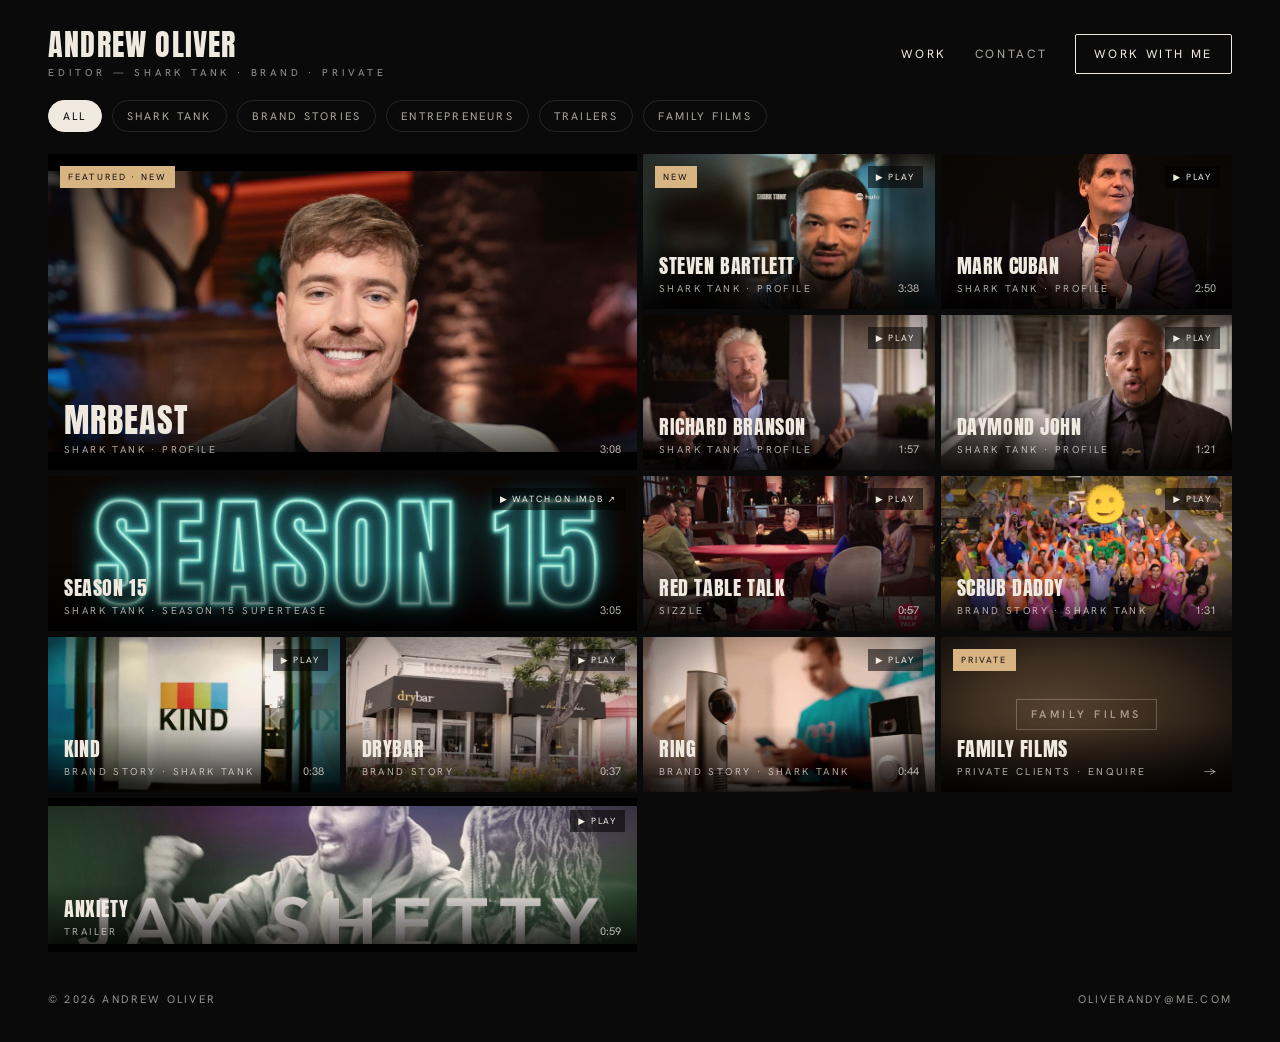
==== commit ce0df936: "MrBeast hero: hide centre play button and PLAY badge at rest, show on hover/focus only; bust grid.cs" ====
--- a/index.html
+++ b/index.html
@@ -26,7 +26,7 @@
   <link href="https://fonts.googleapis.com/css2?family=Anton&family=Hanken+Grotesk:wght@400;500;600&display=swap" rel="stylesheet" />
   <link rel="preload" as="image" type="image/webp" imagesrcset="assets/posters/mrbeast-press1-1280.webp 1280w, assets/posters/mrbeast-press1-1920.webp 1920w" imagesizes="(max-width:700px) calc(100vw - 36px), (max-width:1000px) 66vw, 50vw" />
   <link rel="stylesheet" href="css/treatment.css?v=3" />
-  <link rel="stylesheet" href="css/grid.css?v=3" />
+  <link rel="stylesheet" href="css/grid.css?v=beasthover1" />
 </head>
 <body>
 <a class="skip-link" href="#main">Skip to content</a>
--- a/css/grid.css
+++ b/css/grid.css
@@ -82,3 +82,9 @@
 }
 @media (prefers-reduced-motion:reduce){.frame::after{animation:none}.tile .frame img{transition:none}}
 .frame picture{display:block;width:100%;height:100%}
+/* MrBeast hero: no play cue at rest (any device); button + badge appear on hover/keyboard focus */
+.big .play{opacity:0}
+.big .yt{opacity:0;transition:opacity .35s ease}
+.big:hover .play,.big:focus-visible .play,.big:hover .yt,.big:focus-visible .yt{opacity:1}
+.tile.big.playable::after{opacity:0;transition:opacity .35s ease}
+.tile.big.playable:hover::after,.tile.big.playable:focus-visible::after{opacity:1}
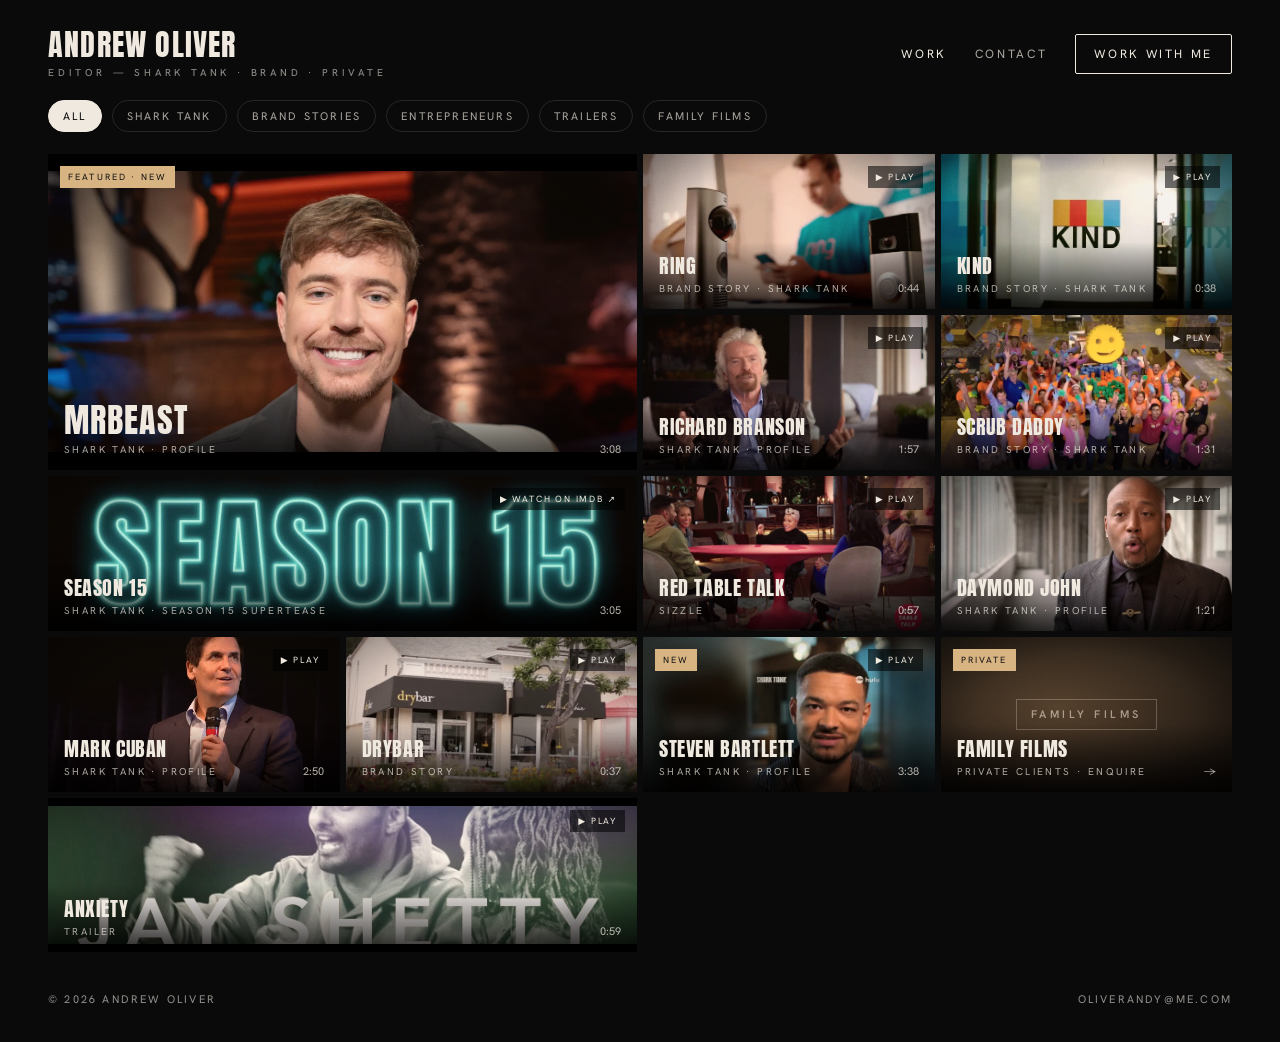
==== commit 9d92ed3e: "Swap tiles: Ring<->Bartlett, KIND<->Cuban, Scrub Daddy<->Daymond; mobile top order follows Ring; bus" ====
--- a/index.html
+++ b/index.html
@@ -26,13 +26,13 @@
   <link href="https://fonts.googleapis.com/css2?family=Anton&family=Hanken+Grotesk:wght@400;500;600&display=swap" rel="stylesheet" />
   <link rel="preload" as="image" type="image/webp" imagesrcset="assets/posters/mrbeast-press1-1280.webp 1280w, assets/posters/mrbeast-press1-1920.webp 1920w" imagesizes="(max-width:700px) calc(100vw - 36px), (max-width:1000px) 66vw, 50vw" />
   <link rel="stylesheet" href="css/treatment.css?v=3" />
-  <link rel="stylesheet" href="css/grid.css?v=beasthover1" />
+  <link rel="stylesheet" href="css/grid.css?v=swap1" />
 </head>
 <body>
 <a class="skip-link" href="#main">Skip to content</a>
 <div class="wrap">
   <header>
-    <a class="brand" href="index.html">Andrew Oliver<small>Editor — Shark Tank · Brand · Private</small></a>
+    <a class="brand" href="index.html"><span class="bn" data-text="Andrew Oliver">Andrew Oliver</span><small>Editor — Shark Tank · Brand · Private</small></a>
     <button class="burger" type="button" aria-label="Menu" aria-expanded="false" aria-controls="nav"><i></i><i></i></button>
     <nav id="nav" aria-label="Primary"><a href="index.html" aria-current="page">Work</a><a href="contact.html">Contact</a><a class="btn" href="contact.html">Work with me</a></nav>
   </header>
@@ -41,16 +41,16 @@
   </div>
   <main id="main" class="grid">
     <a class="tile big playable" data-cat="shark entrepreneurs" href="https://www.youtube.com/watch?v=N0HIygq5gfM" data-embed="https://www.youtube.com/embed/N0HIygq5gfM" data-ratio="vertical" aria-label="Play MrBeast"><div class="frame letterbox"><picture><source type="image/webp" srcset="assets/posters/mrbeast-press1-1280.webp 1280w, assets/posters/mrbeast-press1-1920.webp 1920w" sizes="(max-width:700px) calc(100vw - 36px), (max-width:1000px) 66vw, 50vw"><img src="assets/posters/mrbeast-press1-1920.jpg" srcset="assets/posters/mrbeast-press1-1280.jpg 1280w, assets/posters/mrbeast-press1-1920.jpg 1920w" sizes="(max-width:700px) calc(100vw - 36px), (max-width:1000px) 66vw, 50vw" width="1920" height="1080" alt="MrBeast — interview still" loading="eager" fetchpriority="high" decoding="async" style="object-position:50% 30%"></picture><div class=bars></div></div><span class="tag">Featured · New</span><span class="yt">▶ Play</span><span class="play" aria-hidden="true"></span><div class="cap"><div><h3>MrBeast</h3><p>Shark Tank · Profile</p></div><span class="t">3:08</span></div></a>
+    <a class="tile playable" data-cat="brand shark" href="https://vimeo.com/321823005" data-embed="https://player.vimeo.com/video/321823005?dnt=1" data-ratio="wide" aria-label="Play Ring"><div class="frame"><img src="assets/posters/p04.webp" alt="Ring — still" loading="lazy" decoding="async"></div><span class="yt">▶ Play</span><span class="play" aria-hidden="true"></span><div class="cap"><div><h3>Ring</h3><p>Brand story · Shark Tank</p></div><span class="t">0:44</span></div></a>
+    <a class="tile playable" data-cat="brand shark" href="https://vimeo.com/403460037" data-embed="https://player.vimeo.com/video/403460037?dnt=1" data-ratio="wide" aria-label="Play KIND"><div class="frame"><img src="assets/posters/p01.webp" alt="KIND — still" loading="lazy" decoding="async"></div><span class="yt">▶ Play</span><span class="play" aria-hidden="true"></span><div class="cap"><div><h3>KIND</h3><p>Brand story · Shark Tank</p></div><span class="t">0:38</span></div></a>
+    <a class="tile playable" data-cat="shark entrepreneurs" href="https://vimeo.com/318527399" data-embed="https://player.vimeo.com/video/318527399?dnt=1" data-ratio="wide" aria-label="Play Richard Branson"><div class="frame"><img src="assets/posters/p06.webp" alt="Richard Branson — still" loading="eager" decoding="async"></div><span class="yt">▶ Play</span><span class="play" aria-hidden="true"></span><div class="cap"><div><h3>Richard Branson</h3><p>Shark Tank · Profile</p></div><span class="t">1:57</span></div></a>
+    <a class="tile playable" data-cat="brand shark" href="https://vimeo.com/318538830" data-embed="https://player.vimeo.com/video/318538830?dnt=1" data-ratio="wide" aria-label="Play Scrub Daddy"><div class="frame"><img src="assets/posters/p03.webp" alt="Scrub Daddy — still" loading="lazy" decoding="async"></div><span class="yt">▶ Play</span><span class="play" aria-hidden="true"></span><div class="cap"><div><h3>Scrub Daddy</h3><p>Brand story · Shark Tank</p></div><span class="t">1:31</span></div></a>
+    <a class="tile wide ext" data-cat="trailers shark" href="https://www.imdb.com/video/vi985516825/" target="_blank" rel="noopener" aria-label="Watch Shark Tank Season 15 Supertease on IMDb"><div class="frame"><picture><source type="image/webp" srcset="assets/posters/s15-supertease-1280.webp 1280w, assets/posters/s15-supertease-1920.webp 1920w" sizes="(max-width:700px) calc(100vw - 36px), (max-width:1000px) 66vw, 50vw"><img src="assets/posters/s15-supertease-1920.jpg" srcset="assets/posters/s15-supertease-1280.jpg 1280w, assets/posters/s15-supertease-1920.jpg 1920w" sizes="(max-width:700px) calc(100vw - 36px), (max-width:1000px) 66vw, 50vw" width="1920" height="1080" alt="Shark Tank Season 15 — supertease title card" loading="lazy" decoding="async"></picture></div><span class="yt">▶ Watch on IMDb ↗</span><span class="play" aria-hidden="true"></span><div class="cap"><div><h3>Season 15</h3><p>Shark Tank · Season 15 Supertease</p></div><span class="t">3:05</span></div></a>
+    <a class="tile playable" data-cat="trailers" href="https://vimeo.com/431315049" data-embed="https://player.vimeo.com/video/431315049?dnt=1" data-ratio="wide" aria-label="Play Red Table Talk"><div class="frame"><img src="assets/posters/p09.webp" alt="Red Table Talk — still" loading="lazy" decoding="async"></div><span class="yt">▶ Play</span><span class="play" aria-hidden="true"></span><div class="cap"><div><h3>Red Table Talk</h3><p>Sizzle</p></div><span class="t">0:57</span></div></a>
+    <a class="tile playable" data-cat="shark entrepreneurs" href="https://vimeo.com/260162126" data-embed="https://player.vimeo.com/video/260162126?dnt=1" data-ratio="wide" aria-label="Play Daymond John"><div class="frame"><img src="assets/posters/p07.webp" alt="Daymond John — still" loading="lazy" decoding="async"></div><span class="yt">▶ Play</span><span class="play" aria-hidden="true"></span><div class="cap"><div><h3>Daymond John</h3><p>Shark Tank · Profile</p></div><span class="t">1:21</span></div></a>
+    <a class="tile playable" data-cat="shark entrepreneurs" href="https://www.youtube.com/watch?v=_fF9ggvLouY" data-embed="https://www.youtube.com/embed/_fF9ggvLouY?end=170" data-ratio="wide" aria-label="Play Mark Cuban"><div class="frame"><img src="assets/posters/p05.webp" alt="Mark Cuban — still" loading="eager" decoding="async"></div><span class="yt">▶ Play</span><span class="play" aria-hidden="true"></span><div class="cap"><div><h3>Mark Cuban</h3><p>Shark Tank · Profile</p></div><span class="t">2:50</span></div></a>
+    <a class="tile playable" data-cat="brand shark" href="https://vimeo.com/321871173" data-embed="https://player.vimeo.com/video/321871173?dnt=1" data-ratio="wide" aria-label="Play Drybar"><div class="frame"><img src="assets/posters/p02.webp" alt="Drybar — still" loading="lazy" decoding="async"></div><span class="yt">▶ Play</span><span class="play" aria-hidden="true"></span><div class="cap"><div><h3>Drybar</h3><p>Brand story</p></div><span class="t">0:37</span></div></a>
     <a class="tile new playable" data-cat="shark entrepreneurs" href="https://www.youtube.com/watch?v=Nh1WbSFcGvE" data-embed="https://www.youtube.com/embed/Nh1WbSFcGvE" data-ratio="vertical" aria-label="Play Steven Bartlett"><div class="frame"><img src="assets/posters/bartlett-interview.webp" alt="Steven Bartlett — still" loading="eager" decoding="async" style="object-position:60% 30%"></div><span class="tag">New</span><span class="yt">▶ Play</span><span class="play" aria-hidden="true"></span><div class="cap"><div><h3>Steven Bartlett</h3><p>Shark Tank · Profile</p></div><span class="t">3:38</span></div></a>
-    <a class="tile playable" data-cat="shark entrepreneurs" href="https://www.youtube.com/watch?v=_fF9ggvLouY" data-embed="https://www.youtube.com/embed/_fF9ggvLouY?end=170" data-ratio="wide" aria-label="Play Mark Cuban"><div class="frame"><img src="assets/posters/p05.webp" alt="Mark Cuban — still" loading="eager" decoding="async"></div><span class="yt">▶ Play</span><span class="play" aria-hidden="true"></span><div class="cap"><div><h3>Mark Cuban</h3><p>Shark Tank · Profile</p></div><span class="t">2:50</span></div></a>
-    <a class="tile playable" data-cat="shark entrepreneurs" href="https://vimeo.com/318527399" data-embed="https://player.vimeo.com/video/318527399?dnt=1" data-ratio="wide" aria-label="Play Richard Branson"><div class="frame"><img src="assets/posters/p06.webp" alt="Richard Branson — still" loading="eager" decoding="async"></div><span class="yt">▶ Play</span><span class="play" aria-hidden="true"></span><div class="cap"><div><h3>Richard Branson</h3><p>Shark Tank · Profile</p></div><span class="t">1:57</span></div></a>
-    <a class="tile playable" data-cat="shark entrepreneurs" href="https://vimeo.com/260162126" data-embed="https://player.vimeo.com/video/260162126?dnt=1" data-ratio="wide" aria-label="Play Daymond John"><div class="frame"><img src="assets/posters/p07.webp" alt="Daymond John — still" loading="lazy" decoding="async"></div><span class="yt">▶ Play</span><span class="play" aria-hidden="true"></span><div class="cap"><div><h3>Daymond John</h3><p>Shark Tank · Profile</p></div><span class="t">1:21</span></div></a>
-    <a class="tile wide ext" data-cat="trailers" href="https://www.imdb.com/video/vi985516825/" target="_blank" rel="noopener" aria-label="Watch Shark Tank Season 15 Supertease on IMDb"><div class="frame"><picture><source type="image/webp" srcset="assets/posters/s15-supertease-1280.webp 1280w, assets/posters/s15-supertease-1920.webp 1920w" sizes="(max-width:700px) calc(100vw - 36px), (max-width:1000px) 66vw, 50vw"><img src="assets/posters/s15-supertease-1920.jpg" srcset="assets/posters/s15-supertease-1280.jpg 1280w, assets/posters/s15-supertease-1920.jpg 1920w" sizes="(max-width:700px) calc(100vw - 36px), (max-width:1000px) 66vw, 50vw" width="1920" height="1080" alt="Shark Tank Season 15 — supertease title card" loading="lazy" decoding="async"></picture></div><span class="yt">▶ Watch on IMDb ↗</span><span class="play" aria-hidden="true"></span><div class="cap"><div><h3>Season 15</h3><p>Shark Tank · Season 15 Supertease</p></div><span class="t">3:05</span></div></a>
-    <a class="tile playable" data-cat="trailers" href="https://vimeo.com/431315049" data-embed="https://player.vimeo.com/video/431315049?dnt=1" data-ratio="wide" aria-label="Play Red Table Talk"><div class="frame"><img src="assets/posters/p09.webp" alt="Red Table Talk — still" loading="lazy" decoding="async"></div><span class="yt">▶ Play</span><span class="play" aria-hidden="true"></span><div class="cap"><div><h3>Red Table Talk</h3><p>Sizzle</p></div><span class="t">0:57</span></div></a>
-    <a class="tile playable" data-cat="brand shark" href="https://vimeo.com/318538830" data-embed="https://player.vimeo.com/video/318538830?dnt=1" data-ratio="wide" aria-label="Play Scrub Daddy"><div class="frame"><img src="assets/posters/p03.webp" alt="Scrub Daddy — still" loading="lazy" decoding="async"></div><span class="yt">▶ Play</span><span class="play" aria-hidden="true"></span><div class="cap"><div><h3>Scrub Daddy</h3><p>Brand story · Shark Tank</p></div><span class="t">1:31</span></div></a>
-    <a class="tile playable" data-cat="brand shark" href="https://vimeo.com/403460037" data-embed="https://player.vimeo.com/video/403460037?dnt=1" data-ratio="wide" aria-label="Play KIND"><div class="frame"><img src="assets/posters/p01.webp" alt="KIND — still" loading="lazy" decoding="async"></div><span class="yt">▶ Play</span><span class="play" aria-hidden="true"></span><div class="cap"><div><h3>KIND</h3><p>Brand story · Shark Tank</p></div><span class="t">0:38</span></div></a>
-    <a class="tile playable" data-cat="brand shark" href="https://vimeo.com/321871173" data-embed="https://player.vimeo.com/video/321871173?dnt=1" data-ratio="wide" aria-label="Play Drybar"><div class="frame"><img src="assets/posters/p02.webp" alt="Drybar — still" loading="lazy" decoding="async"></div><span class="yt">▶ Play</span><span class="play" aria-hidden="true"></span><div class="cap"><div><h3>Drybar</h3><p>Brand story</p></div><span class="t">0:37</span></div></a>
-    <a class="tile playable" data-cat="brand shark" href="https://vimeo.com/321823005" data-embed="https://player.vimeo.com/video/321823005?dnt=1" data-ratio="wide" aria-label="Play Ring"><div class="frame"><img src="assets/posters/p04.webp" alt="Ring — still" loading="lazy" decoding="async"></div><span class="yt">▶ Play</span><span class="play" aria-hidden="true"></span><div class="cap"><div><h3>Ring</h3><p>Brand story · Shark Tank</p></div><span class="t">0:44</span></div></a>
     <a class="tile wide playable" data-cat="trailers" href="https://vimeo.com/431315334" data-embed="https://player.vimeo.com/video/431315334?dnt=1" data-ratio="wide" aria-label="Play Anxiety"><div class="frame letterbox"><img src="assets/posters/anxiety-trailer.webp" alt="Anxiety — trailer still" loading="lazy" decoding="async"><div class=bars></div></div><span class="yt">▶ Play</span><span class="play" aria-hidden="true"></span><div class="cap"><div><h3>Anxiety</h3><p>Trailer</p></div><span class="t">0:59</span></div></a>
     <a class="tile mfull" data-cat="family" href="contact.html"><div class="frame"><div class="ph" style="background:radial-gradient(ellipse at 40% 45%,#4a3a2a,#1d1813 65%,#0f0d0b)"><span>Family Films</span></div></div><span class="tag">Private</span><div class="cap"><div><h3>Family Films</h3><p>Private clients · Enquire</p></div><span class="t">→</span></div></a>
   </main>
--- a/css/grid.css
+++ b/css/grid.css
@@ -88,3 +88,26 @@
 .big:hover .play,.big:focus-visible .play,.big:hover .yt,.big:focus-visible .yt{opacity:1}
 .tile.big.playable::after{opacity:0;transition:opacity .35s ease}
 .tile.big.playable:hover::after,.tile.big.playable:focus-visible::after{opacity:1}
+/* Mobile only: Season 15 Supertease sits directly below Steven Bartlett (desktop order unchanged) */
+@media (max-width:700px){
+ .grid>.tile.big,.grid>.tile[aria-label="Play Ring"]{order:-2}
+ .grid>.tile[aria-label="Watch Shark Tank Season 15 Supertease on IMDb"]{order:-1}
+}
+
+/* B — Light sweep: a soft glint of light glides across the letters once every ~6s */
+.brand .bn{position:relative;display:inline-block}
+.brand .bn::after{
+  content:attr(data-text);position:absolute;inset:0;pointer-events:none;
+  color:#fff;text-shadow:0 0 10px rgba(255,232,200,.55),0 0 2px rgba(255,255,255,.7);
+  -webkit-mask-image:linear-gradient(105deg,transparent 0 40%,#000 50%,transparent 60% 100%);
+          mask-image:linear-gradient(105deg,transparent 0 40%,#000 50%,transparent 60% 100%);
+  -webkit-mask-size:300% 100%;mask-size:300% 100%;
+  -webkit-mask-repeat:no-repeat;mask-repeat:no-repeat;
+  -webkit-mask-position:100% 0;mask-position:100% 0;
+  animation:ao-sweep 6s cubic-bezier(.45,0,.25,1) 1s infinite;
+}
+@keyframes ao-sweep{
+  0%{-webkit-mask-position:100% 0;mask-position:100% 0}
+  28%,100%{-webkit-mask-position:0 0;mask-position:0 0}
+}
+@media (prefers-reduced-motion:reduce){.brand .bn::after{display:none}}
